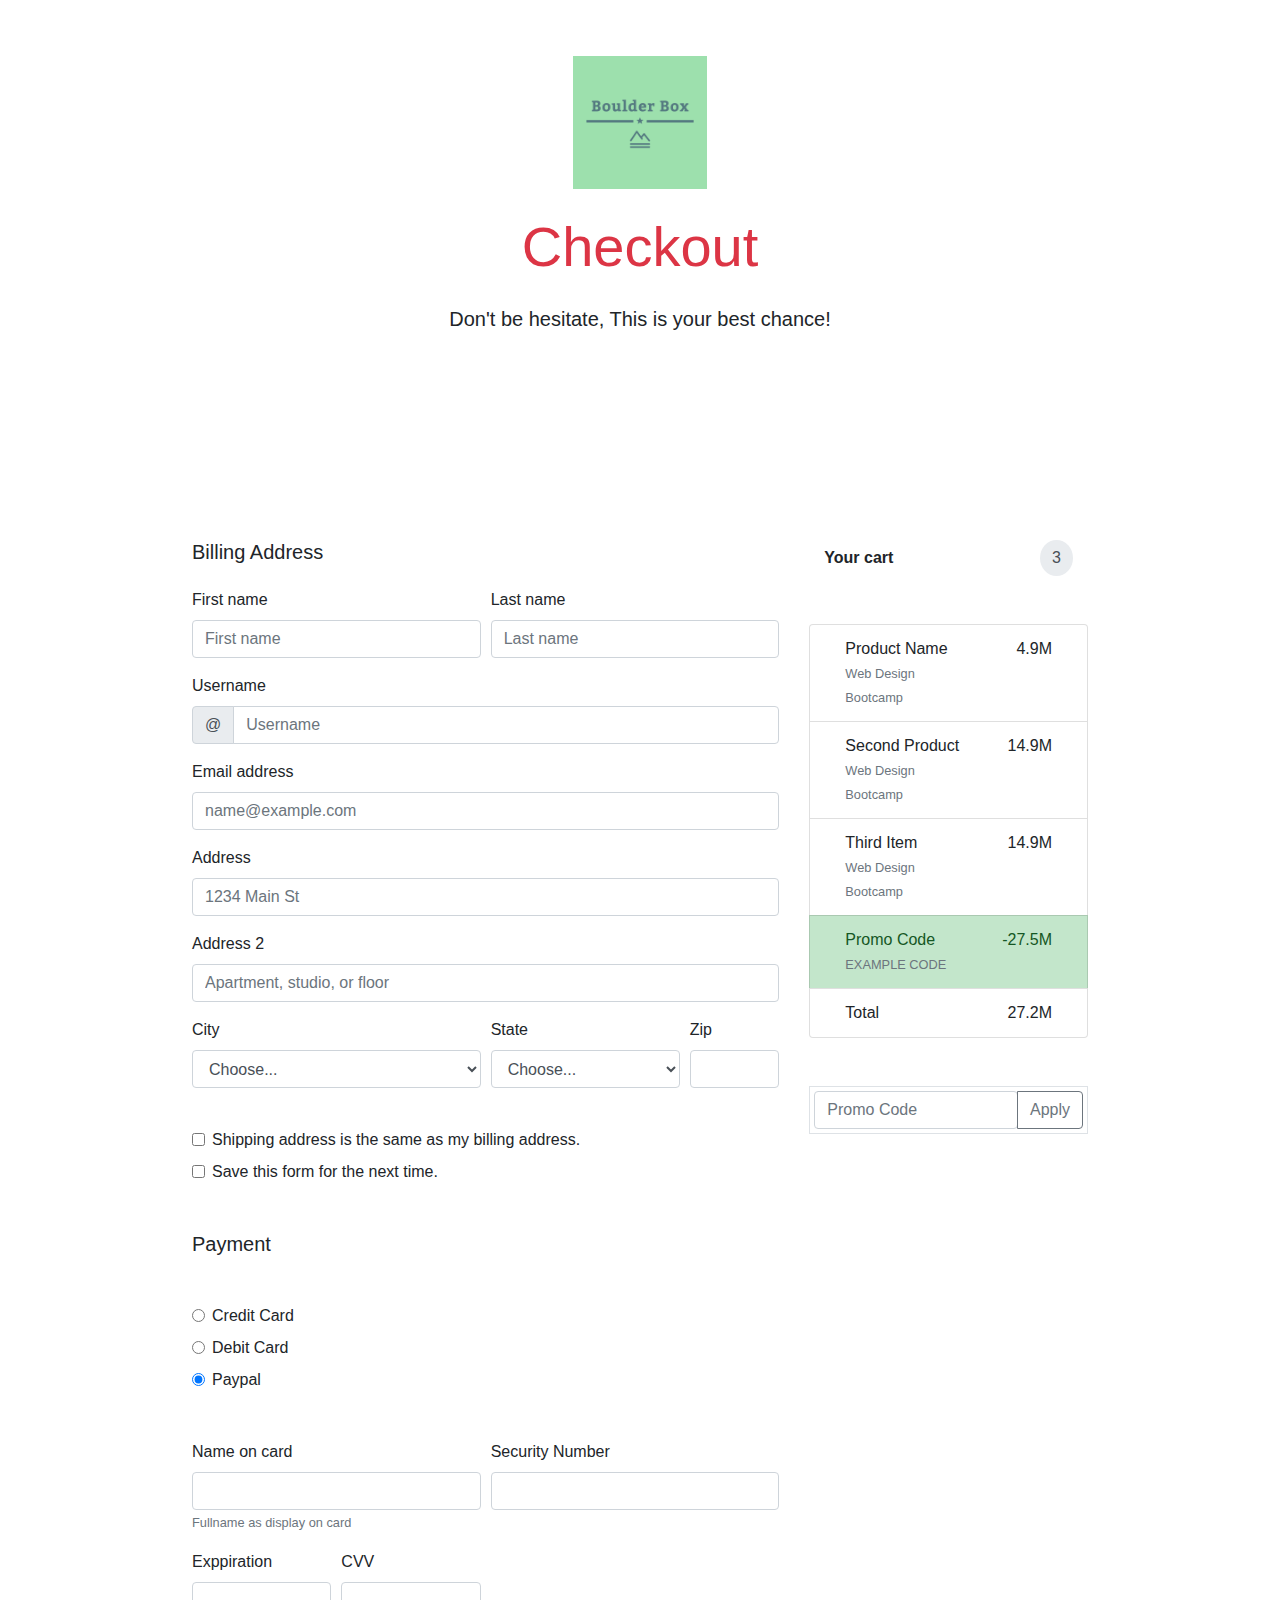
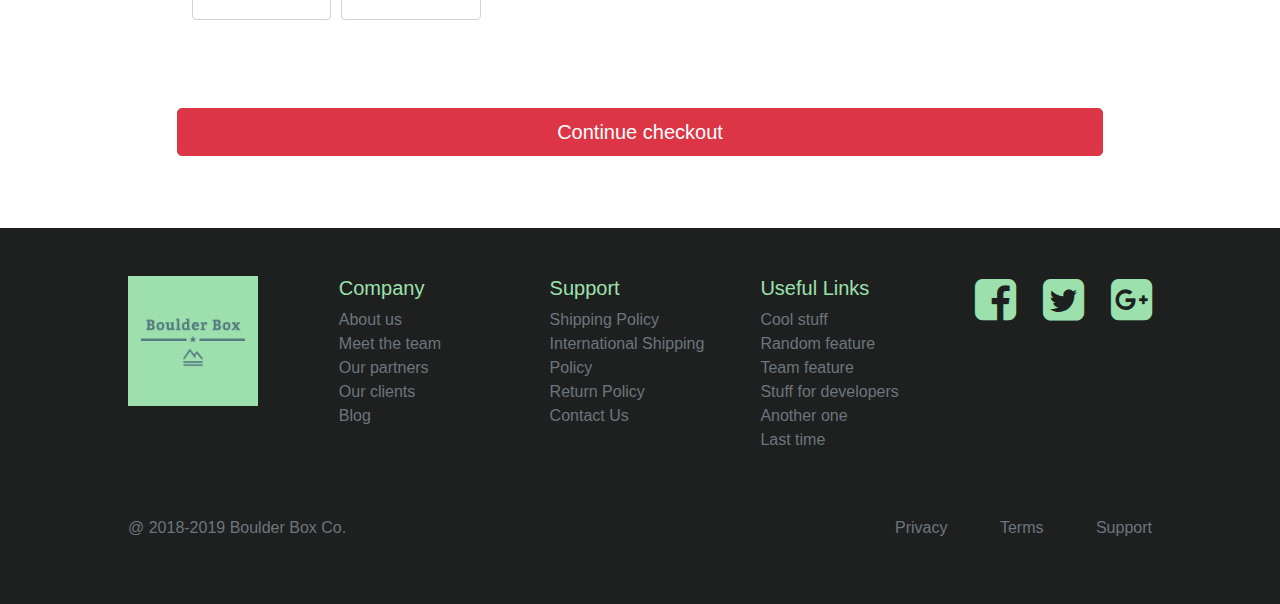
==== checkout.html @ 2bc14eef "First commit a complete footer" ====
<!doctype html>
<html lang="en">

<head>
    <!-- Required meta tags -->
    <meta charset="utf-8">
    <meta name="viewport" content="width=device-width, initial-scale=1, shrink-to-fit=no">

    <!-- Bootstrap CSS -->
    <link rel="shortcut icon" href="img/logo/favicon.png" type="image/x-icon">
    <link rel="stylesheet" href="https://stackpath.bootstrapcdn.com/bootstrap/4.3.1/css/bootstrap.min.css"
        integrity="sha384-ggOyR0iXCbMQv3Xipma34MD+dH/1fQ784/j6cY/iJTQUOhcWr7x9JvoRxT2MZw1T" crossorigin="anonymous">
    <link rel="stylesheet" href="https://cdnjs.cloudflare.com/ajax/libs/font-awesome/4.7.0/css/font-awesome.min.css">
    <link rel="stylesheet" href="css/style.css">
    <title>Boulder Box | Checkout</title>
</head>

<body>
        <header class="container-fluid" style="height:60vh;">
                <div class="container text-center, mx-auto, mt-5, py-5 main d-flex flex-column align-items-center"
                    style="width: 100%;height: 100%;">
                    <img class="my-2 mb-4" src="img/logo/logo.png" alt="CS-logo" style="height: 30%;" />
                    <h1 class="display-4 mb-4 text-danger font-weight-normal text-center">
                        Checkout
                    </h1>
                    <p class="lead text-center" style="width:70%;">
                        Don't be hesitate, This is your best chance!
                    </p>
                </div>
            </header>

            <div class="container-fluid" style="padding:0 15%;">
                <div class="row">
                    <div class="col-sm-8">
                        <h5 class="mb-4">Billing Address</h5>
                        <form>
                            <div class="form-row">
                                <div class="form-group col-md-6">
                                    <label for="exampleFormControlInput1">First name</label>
                                    <input type="text" class="form-control" placeholder="First name">
                                </div>
                                <div class="form-group col-md-6">
                                    <label for="exampleFormControlInput1">Last name</label>
                                    <input type="text" class="form-control" placeholder="Last name">
                                </div>
                            </div>
                            <div class="form-group">
                                <label for="exampleFormControlInput1">Username</label>
                                <div class="input-group mb-2">
                                    <div class="input-group-prepend">
                                        <div class="input-group-text">@</div>
                                    </div>
                                    <input type="text" class="form-control" id="inlineFormInputGroup" placeholder="Username">
                                </div>
                            </div>
                            <div class="form-group">
                                <label for="exampleFormControlInput1">Email address</label>
                                <input type="email" class="form-control" id="exampleFormControlInput1"
                                    placeholder="name@example.com">
                            </div>
                            <div class="form-group">
                                <label for="inputAddress">Address</label>
                                <input type="text" class="form-control" id="inputAddress" placeholder="1234 Main St">
                            </div>
                            <div class="form-group">
                                <label for="inputAddress2">Address 2</label>
                                <input type="text" class="form-control" id="inputAddress2"
                                    placeholder="Apartment, studio, or floor">
                            </div>
                            <div class="form-row">
                                <div class="form-group col-md-6">
                                    <label for="inputCity">City</label>
                                    <select id="inputState" class="form-control">
                                        <option selected>Choose...</option>
                                        <option>New York City</option>
                                        <option>Los Angeles</option>
                                        <option>Chicago</option>
                                        <option>Houston</option>
                                        <option>Phoenix</option>
                                        <option>Philadelphia</option>
                                        <option>San Antonio</option>
                                        <option>San Diego</option>
                                        <option>Dallas</option>
                                        <option>San Jose</option>
                                        <option>Others</option>
                                    </select>
                                </div>
                                <div class="form-group col-md-4">
                                    <label for="inputState">State</label>
                                    <select id="inputState" class="form-control">
                                        <option selected>Choose...</option>
                                        <option value="#">NY</option>
                                        <option value="#">CA</option>
                                        <option value="#">IL</option>
                                        <option value="#">TX</option>
                                        <option value="#">AZ</option>
                                        <option value="#">PA</option>
                                        <option value="#">TX</option>
                                        <option value="#">CA</option>
                                        <option value="#">TX</option>
                                        <option value="#">CA</option>
                                        <option value="#">Others</option>
                                    </select>
                                </div>
                                <div class="form-group col-md-2">
                                    <label for="inputZip">Zip</label>
                                    <input type="text" class="form-control" id="inputZip">
                                </div>
                            </div>
                            <div class="form-group my-4">
                                <div class="form-check my-2">
                                    <input class="form-check-input" type="checkbox" id="gridCheck1">
                                    <label class="form-check-label" for="gridCheck1">
                                        Shipping address is the same as my billing address.
                                    </label>
                                </div>
                                <div class="form-check my-2">
                                    <input class="form-check-input" type="checkbox" id="gridCheck1">
                                    <label class="form-check-label" for="gridCheck1">
                                        Save this form for the next time.
                                    </label>
                                </div>
                            </div>
                            <h5 class="my-5">Payment</h5>
                            <div class="form-group my-4">
                                <div class="form-check my-2">
                                    <input class="form-check-input" type="radio" name="gridRadios" id="gridRadios1"
                                        value="option1" checked>
                                    <label class="form-check-label" for="gridRadios1">
                                        Credit Card
                                    </label>
                                </div>
                                <div class="form-check my-2">
                                    <input class="form-check-input" type="radio" name="gridRadios" id="gridRadios1"
                                        value="option1" checked>
                                    <label class="form-check-label" for="gridRadios1">
                                        Debit Card
                                    </label>
                                </div>
                                <div class="form-check my-2">
                                    <input class="form-check-input" type="radio" name="gridRadios" id="gridRadios1"
                                        value="option1" checked>
                                    <label class="form-check-label" for="gridRadios1">
                                        Paypal
                                    </label>
                                </div>
                            </div>
                            <div class="form-row mt-5">
                                <div class="form-group col-md-6">
                                    <label for="exampleFormControlInput1">Name on card</label>
                                    <input type="text" class="form-control">
                                    <small id="passwordHelpInline" class="text-muted">
                                        Fullname as display on card
                                    </small>
                                </div>
                                <div class="form-group col-md-6">
                                    <label for="exampleFormControlInput1">Security Number</label>
                                    <input type="text" class="form-control">
                                </div>
                            </div>
                            <div class="form-row mb-5">
                                <div class="col-md-6">
                                    <div class="form-row">
                                        <div class="form-group col-md-6">
                                            <label for="exampleFormControlInput1">Exppiration</label>
                                            <input type="text" class="form-control">
                                        </div>
                                        <div class="form-group col-md-6">
                                            <label for="exampleFormControlInput1">CVV</label>
                                            <input type="text" class="form-control">
                                        </div>
                                    </div>
                                </div>
                                <div class="col-md-6">
        
                                </div>
                            </div>
                        </form>
                    </div>
                    <div class="col-sm-4">
                        <div class="row-md  d-flex mb-5">
                            <div class="col-8 d-flex align-items-center">
                                <strong>Your cart</strong>
                                
                            </div>
                            <div class="col-4 d-flex justify-content-end">
                                <span class="input-group-text border-0 rounded-circle">3</span>
                            </div>
                        </div>
                        <div class="row-md my-5">
                            <ul class="list-group">
                                <li class="list-group-item col-md">
                                        <div class="row-md d-flex">
                                            <div class="col-sm-8">
                                                Product Name<br>
                                                <small class="text-muted m-p-0">
                                                    Web Design Bootcamp
                                                </small>
                                            </div>
                                            <div class="col-sm-4 d-flex justify-content-end">
                                                4.9M
                                            </div>
                                        </div>
                                        </li>
                                <li class="list-group-item col-md"><div class="row-md d-flex">
                                        <div class="col-sm-8">
                                            Second Product<br>
                                            <small class="text-muted m-p-0">
                                                Web Design Bootcamp
                                            </small>
                                        </div>
                                        <div class="col-sm-4 d-flex justify-content-end">
                                            14.9M
                                        </div>
                                    </div>
                                </li>
                                <li class="list-group-item col-md"><div class="row-md d-flex">
                                        <div class="col-sm-8">
                                            Third Item<br>
                                            <small class="text-muted m-p-0">
                                                Web Design Bootcamp
                                            </small>
                                        </div>
                                        <div class="col-sm-4 d-flex justify-content-end">
                                            14.9M
                                        </div>
                                    </div>
                                </li>
                                <li class="list-group-item list-group-item-action list-group-item-success col-md"><div class="row-md d-flex">
                                        <div class="col-sm-8">
                                            Promo Code<br>
                                            <small class="text-muted m-p-0">
                                                EXAMPLE CODE
                                            </small>
                                        </div>
                                        <div class="col-sm-4 d-flex justify-content-end">
                                            -27.5M
                                        </div>
                                    </div>
                                </li>
                                <li class="list-group-item col-md"><div class="row-md d-flex">
                                        <div class="col-sm-8">
                                            Total
                                        </div>
                                        <div class="col-sm-4 d-flex justify-content-end">
                                            27.2M
                                        </div>
                                    </div>
                                </li>
                            </ul>
                        </div>
                        <div class="row-md mt-5">
                            <div class="input-group border p-1 d-flex flex-nowrap">
                                <div class="input-group-prepend col-ms mx-0 px-0">
                                    <input type="text" class="form-control" aria-label="Promocode" placeholder="Promo Code">
                                </div>
                                <div class="input-group-append">
                                    <button class="btn btn-outline-secondary" type="button"
                                        id="inputGroupFileAddon03">Apply</button>
                                </div>
                            </div>
                        </div>
                    </div>
                </div>
                <div class="row my-4">
                    <button type="submit" class="btn btn-lg btn-danger btn-block mb-5">Continue checkout</button>
                </div>
            </div>
    <footer class="footer d-flex justify-content-center">
        <div class="container-fluid pt-5 mb-5">
            <div class="row d-flex justify-content-md-between mb-3">
                <div class="col-12 col-md">
                    <img class="mb-2" src="img/logo/logo.png" alt="" width="130" height="auto">
                </div>
                <div class="col-6 col-md">
                    <h5 class="footer-h5">Company</h5>
                    <ul class="list-unstyled text-small">
                        <li><a class="text-muted" href="#">About us</a></li>
                        <li><a class="text-muted" href="#">Meet the team</a></li>
                        <li><a class="text-muted" href="#">Our partners</a></li>
                        <li><a class="text-muted" href="#">Our clients</a></li>
                        <li><a class="text-muted" href="#">Blog</a></li>
                    </ul>
                </div>
                <div class="col-6 col-md">
                    <h5 class="footer-h5">Support</h5>
                    <ul class="list-unstyled text-small">
                        <li><a class="text-muted" href="#">Shipping Policy</a></li>
                        <li><a class="text-muted" href="#">International Shipping Policy</a></li>
                        <li><a class="text-muted" href="#">Return Policy</a></li>
                        <li><a class="text-muted" href="#">Contact Us</a></li>
                    </ul>
                </div>
                <div class="col-6 col-md">
                    <h5 class="footer-h5">Useful Links</h5>
                    <ul class="list-unstyled text-small">
                        <li><a class="text-muted" href="#">Cool stuff</a></li>
                        <li><a class="text-muted" href="#">Random feature</a></li>
                        <li><a class="text-muted" href="#">Team feature</a></li>
                        <li><a class="text-muted" href="#">Stuff for developers</a></li>
                        <li><a class="text-muted" href="#">Another one</a></li>
                        <li><a class="text-muted" href="#">Last time</a></li>
                    </ul>
                </div>
                <div class="col-6 col-md d-flex justify-content-end social-af">
                    <a href="#">
                        <i class="fa fa-facebook-square fa-3x" aria-hidden="true"></i>
                    </a>
                    <a href="#">
                        <i class="fa fa-twitter-square fa-3x" aria-hidden="true"></i>
                    </a>
                    <a href="#">
                        <i class="fa fa-google-plus-square fa-3x" aria-hidden="true"></i>
                    </a>
                </div>
            </div>
            <div class="row mt-5">
                <div class="col-sm-4 text-muted">
                    <p class="container-fluid text-left pl-0">@ 2018-2019 Boulder Box Co.</p>
                </div>

                <div class="col-sm-8 text-muted text-right">
                    <ul class="list-unstyled list-inline">
                        <li class="list-inline-item mr-5"><a class="text-muted" href="#">Privacy</a></li>
                        <li class="list-inline-item mr-5"><a class="text-muted" href="#">Terms</a></li>
                        <li class="list-inline-item"><a class="text-muted" href="#">Support</a></li>
                    </ul>
                </div>
            </div>
        </div>
    </footer>

    <!-- Optional JavaScript -->
    <!-- jQuery first, then Popper.js, then Bootstrap JS -->
    <script src="https://code.jquery.com/jquery-3.3.1.slim.min.js"
        integrity="sha384-q8i/X+965DzO0rT7abK41JStQIAqVgRVzpbzo5smXKp4YfRvH+8abtTE1Pi6jizo" crossorigin="anonymous">
    </script>
    <script src="https://cdnjs.cloudflare.com/ajax/libs/popper.js/1.14.7/umd/popper.min.js"
        integrity="sha384-UO2eT0CpHqdSJQ6hJty5KVphtPhzWj9WO1clHTMGa3JDZwrnQq4sF86dIHNDz0W1" crossorigin="anonymous">
    </script>
    <script src="https://stackpath.bootstrapcdn.com/bootstrap/4.3.1/js/bootstrap.min.js"
        integrity="sha384-JjSmVgyd0p3pXB1rRibZUAYoIIy6OrQ6VrjIEaFf/nJGzIxFDsf4x0xIM+B07jRM" crossorigin="anonymous">
    </script>
</body>

</html>
---- css/style.css ----
.social-af > i {
    color:#9ce1ad;
}

.social-af :nth-child(1){
    margin-right:15%;
}

.social-af :nth-child(2){
    margin-right:15%;
}

footer > .container-fluid {
    padding:0 10%;
}

.footer-h5 {
    color:#9ce1ad;
}

a:hover {
    text-decoration: none;
    color: #649971 !important;
}

a {
    text-decoration:none;
    color: #9ce1ad;
}

footer {
    background-color: #1e201f;
}
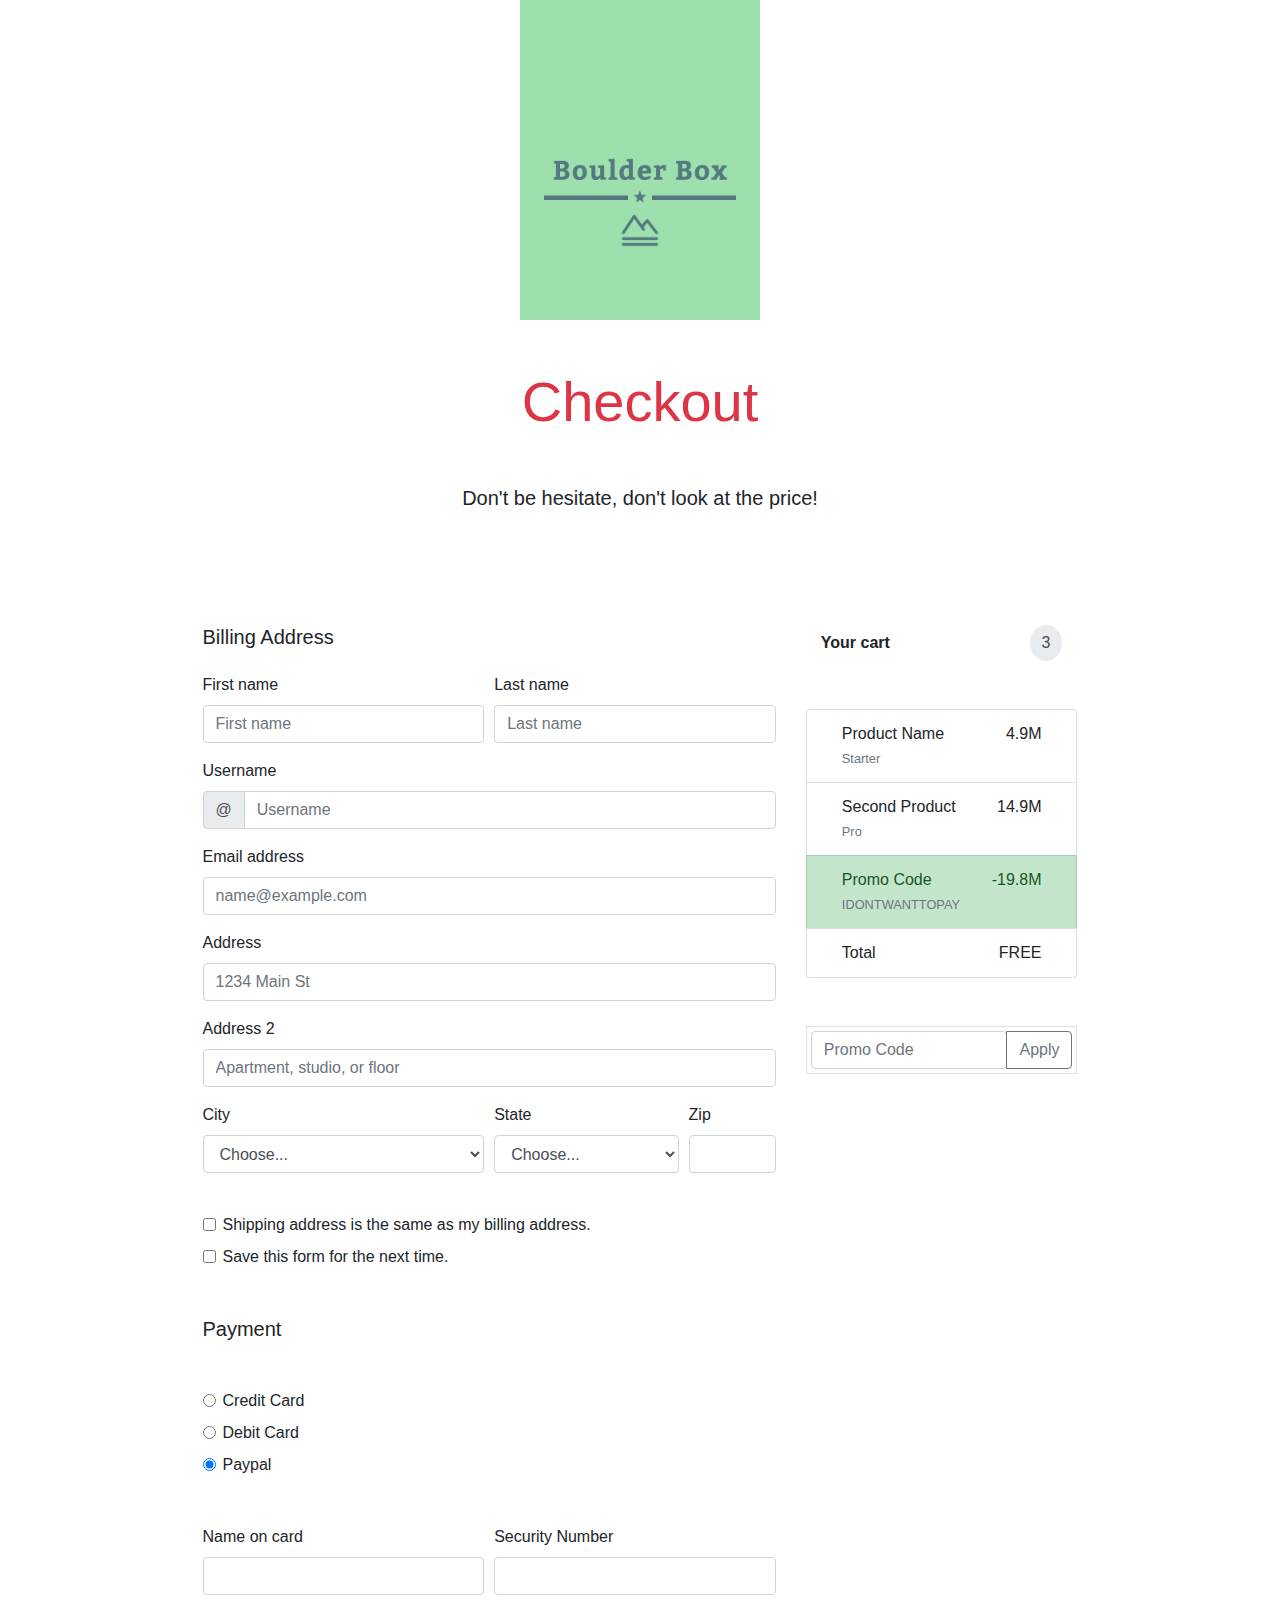
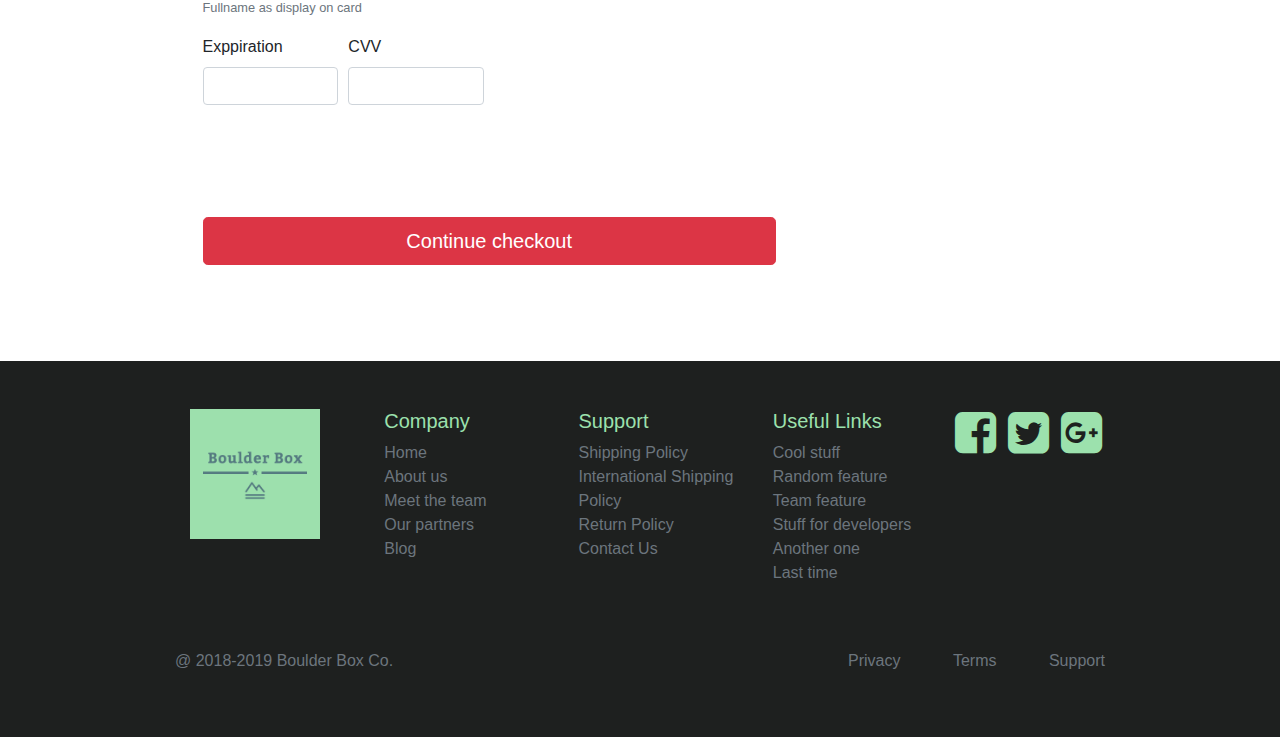
==== commit 5f1301a4: "first commit" ====
--- a/checkout.html
+++ b/checkout.html
@@ -16,269 +16,263 @@
 </head>
 
 <body>
-        <header class="container-fluid" style="height:60vh;">
-                <div class="container text-center, mx-auto, mt-5, py-5 main d-flex flex-column align-items-center"
-                    style="width: 100%;height: 100%;">
-                    <img class="my-2 mb-4" src="img/logo/logo.png" alt="CS-logo" style="height: 30%;" />
-                    <h1 class="display-4 mb-4 text-danger font-weight-normal text-center">
-                        Checkout
-                    </h1>
-                    <p class="lead text-center" style="width:70%;">
-                        Don't be hesitate, This is your best chance!
-                    </p>
-                </div>
-            </header>
-
-            <div class="container-fluid" style="padding:0 15%;">
-                <div class="row">
-                    <div class="col-sm-8">
-                        <h5 class="mb-4">Billing Address</h5>
-                        <form>
-                            <div class="form-row">
-                                <div class="form-group col-md-6">
-                                    <label for="exampleFormControlInput1">First name</label>
-                                    <input type="text" class="form-control" placeholder="First name">
-                                </div>
-                                <div class="form-group col-md-6">
-                                    <label for="exampleFormControlInput1">Last name</label>
-                                    <input type="text" class="form-control" placeholder="Last name">
-                                </div>
-                            </div>
-                            <div class="form-group">
-                                <label for="exampleFormControlInput1">Username</label>
-                                <div class="input-group mb-2">
-                                    <div class="input-group-prepend">
-                                        <div class="input-group-text">@</div>
-                                    </div>
-                                    <input type="text" class="form-control" id="inlineFormInputGroup" placeholder="Username">
-                                </div>
-                            </div>
-                            <div class="form-group">
-                                <label for="exampleFormControlInput1">Email address</label>
-                                <input type="email" class="form-control" id="exampleFormControlInput1"
-                                    placeholder="name@example.com">
-                            </div>
-                            <div class="form-group">
-                                <label for="inputAddress">Address</label>
-                                <input type="text" class="form-control" id="inputAddress" placeholder="1234 Main St">
-                            </div>
-                            <div class="form-group">
-                                <label for="inputAddress2">Address 2</label>
-                                <input type="text" class="form-control" id="inputAddress2"
-                                    placeholder="Apartment, studio, or floor">
-                            </div>
-                            <div class="form-row">
-                                <div class="form-group col-md-6">
-                                    <label for="inputCity">City</label>
-                                    <select id="inputState" class="form-control">
-                                        <option selected>Choose...</option>
-                                        <option>New York City</option>
-                                        <option>Los Angeles</option>
-                                        <option>Chicago</option>
-                                        <option>Houston</option>
-                                        <option>Phoenix</option>
-                                        <option>Philadelphia</option>
-                                        <option>San Antonio</option>
-                                        <option>San Diego</option>
-                                        <option>Dallas</option>
-                                        <option>San Jose</option>
-                                        <option>Others</option>
-                                    </select>
-                                </div>
-                                <div class="form-group col-md-4">
-                                    <label for="inputState">State</label>
-                                    <select id="inputState" class="form-control">
-                                        <option selected>Choose...</option>
-                                        <option value="#">NY</option>
-                                        <option value="#">CA</option>
-                                        <option value="#">IL</option>
-                                        <option value="#">TX</option>
-                                        <option value="#">AZ</option>
-                                        <option value="#">PA</option>
-                                        <option value="#">TX</option>
-                                        <option value="#">CA</option>
-                                        <option value="#">TX</option>
-                                        <option value="#">CA</option>
-                                        <option value="#">Others</option>
-                                    </select>
-                                </div>
-                                <div class="form-group col-md-2">
-                                    <label for="inputZip">Zip</label>
-                                    <input type="text" class="form-control" id="inputZip">
-                                </div>
-                            </div>
-                            <div class="form-group my-4">
-                                <div class="form-check my-2">
-                                    <input class="form-check-input" type="checkbox" id="gridCheck1">
-                                    <label class="form-check-label" for="gridCheck1">
-                                        Shipping address is the same as my billing address.
-                                    </label>
-                                </div>
-                                <div class="form-check my-2">
-                                    <input class="form-check-input" type="checkbox" id="gridCheck1">
-                                    <label class="form-check-label" for="gridCheck1">
-                                        Save this form for the next time.
-                                    </label>
-                                </div>
-                            </div>
-                            <h5 class="my-5">Payment</h5>
-                            <div class="form-group my-4">
-                                <div class="form-check my-2">
-                                    <input class="form-check-input" type="radio" name="gridRadios" id="gridRadios1"
-                                        value="option1" checked>
-                                    <label class="form-check-label" for="gridRadios1">
-                                        Credit Card
-                                    </label>
-                                </div>
-                                <div class="form-check my-2">
-                                    <input class="form-check-input" type="radio" name="gridRadios" id="gridRadios1"
-                                        value="option1" checked>
-                                    <label class="form-check-label" for="gridRadios1">
-                                        Debit Card
-                                    </label>
-                                </div>
-                                <div class="form-check my-2">
-                                    <input class="form-check-input" type="radio" name="gridRadios" id="gridRadios1"
-                                        value="option1" checked>
-                                    <label class="form-check-label" for="gridRadios1">
-                                        Paypal
-                                    </label>
-                                </div>
-                            </div>
-                            <div class="form-row mt-5">
-                                <div class="form-group col-md-6">
-                                    <label for="exampleFormControlInput1">Name on card</label>
-                                    <input type="text" class="form-control">
-                                    <small id="passwordHelpInline" class="text-muted">
-                                        Fullname as display on card
-                                    </small>
-                                </div>
-                                <div class="form-group col-md-6">
-                                    <label for="exampleFormControlInput1">Security Number</label>
-                                    <input type="text" class="form-control">
-                                </div>
-                            </div>
-                            <div class="form-row mb-5">
-                                <div class="col-md-6">
-                                    <div class="form-row">
-                                        <div class="form-group col-md-6">
-                                            <label for="exampleFormControlInput1">Exppiration</label>
-                                            <input type="text" class="form-control">
-                                        </div>
-                                        <div class="form-group col-md-6">
-                                            <label for="exampleFormControlInput1">CVV</label>
-                                            <input type="text" class="form-control">
-                                        </div>
-                                    </div>
-                                </div>
-                                <div class="col-md-6">
-        
-                                </div>
-                            </div>
-                        </form>
+    <header class="container-fluid mx-my-auto pt-pb-0 header-checkout">
+        <div class="container text-center mt-0, pb-5 d-flex flex-column align-items-center justify-content-start">
+            <img class="mb-5 main-logo" src="img/logo/logo.png" alt="Boulder-Box-Logo" />
+            <h1 class="display-4 mb-5 text-danger font-weight-normal text-center">
+                Checkout
+            </h1>
+            <p class="lead text-center" style="width:100%;">
+                Don't be hesitate, don't look at the price!
+            </p>
+        </div>
+    </header>
+
+    <section class="container-fluid mt-0 pt-0">
+        <div class="container-fluid checkout-main-section" style="padding:0 15%;">
+            <div class="row">
+                <div class="col-sm-8">
+                    <h5 class="mb-4">Billing Address</h5>
+                    <form>
+                        <div class="form-row">
+                            <div class="form-group col-md-6">
+                                <label for="exampleFormControlInput1">First name</label>
+                                <input type="text" class="form-control" placeholder="First name">
+                            </div>
+                            <div class="form-group col-md-6">
+                                <label for="exampleFormControlInput1">Last name</label>
+                                <input type="text" class="form-control" placeholder="Last name">
+                            </div>
+                        </div>
+                        <div class="form-group">
+                            <label for="exampleFormControlInput1">Username</label>
+                            <div class="input-group mb-2">
+                                <div class="input-group-prepend">
+                                    <div class="input-group-text">@</div>
+                                </div>
+                                <input type="text" class="form-control" id="inlineFormInputGroup"
+                                    placeholder="Username">
+                            </div>
+                        </div>
+                        <div class="form-group">
+                            <label for="exampleFormControlInput1">Email address</label>
+                            <input type="email" class="form-control" id="exampleFormControlInput1"
+                                placeholder="name@example.com">
+                        </div>
+                        <div class="form-group">
+                            <label for="inputAddress">Address</label>
+                            <input type="text" class="form-control" id="inputAddress" placeholder="1234 Main St">
+                        </div>
+                        <div class="form-group">
+                            <label for="inputAddress2">Address 2</label>
+                            <input type="text" class="form-control" id="inputAddress2"
+                                placeholder="Apartment, studio, or floor">
+                        </div>
+                        <div class="form-row">
+                            <div class="form-group col-md-6">
+                                <label for="inputCity">City</label>
+                                <select id="inputState" class="form-control">
+                                    <option selected>Choose...</option>
+                                    <option>New York City</option>
+                                    <option>Los Angeles</option>
+                                    <option>Chicago</option>
+                                    <option>Houston</option>
+                                    <option>Phoenix</option>
+                                    <option>Philadelphia</option>
+                                    <option>San Antonio</option>
+                                    <option>San Diego</option>
+                                    <option>Dallas</option>
+                                    <option>San Jose</option>
+                                    <option>Others</option>
+                                </select>
+                            </div>
+                            <div class="form-group col-md-4">
+                                <label for="inputState">State</label>
+                                <select id="inputState" class="form-control">
+                                    <option selected>Choose...</option>
+                                    <option value="#">NY</option>
+                                    <option value="#">CA</option>
+                                    <option value="#">IL</option>
+                                    <option value="#">TX</option>
+                                    <option value="#">AZ</option>
+                                    <option value="#">PA</option>
+                                    <option value="#">TX</option>
+                                    <option value="#">CA</option>
+                                    <option value="#">TX</option>
+                                    <option value="#">CA</option>
+                                    <option value="#">Others</option>
+                                </select>
+                            </div>
+                            <div class="form-group col-md-2">
+                                <label for="inputZip">Zip</label>
+                                <input type="text" class="form-control" id="inputZip">
+                            </div>
+                        </div>
+                        <div class="form-group my-4">
+                            <div class="form-check my-2">
+                                <input class="form-check-input" type="checkbox" id="gridCheck1">
+                                <label class="form-check-label" for="gridCheck1">
+                                    Shipping address is the same as my billing address.
+                                </label>
+                            </div>
+                            <div class="form-check my-2">
+                                <input class="form-check-input" type="checkbox" id="gridCheck1">
+                                <label class="form-check-label" for="gridCheck1">
+                                    Save this form for the next time.
+                                </label>
+                            </div>
+                        </div>
+                        <h5 class="my-5">Payment</h5>
+                        <div class="form-group my-4">
+                            <div class="form-check my-2">
+                                <input class="form-check-input" type="radio" name="gridRadios" id="gridRadios1"
+                                    value="option1" checked>
+                                <label class="form-check-label" for="gridRadios1">
+                                    Credit Card
+                                </label>
+                            </div>
+                            <div class="form-check my-2">
+                                <input class="form-check-input" type="radio" name="gridRadios" id="gridRadios1"
+                                    value="option1" checked>
+                                <label class="form-check-label" for="gridRadios1">
+                                    Debit Card
+                                </label>
+                            </div>
+                            <div class="form-check my-2">
+                                <input class="form-check-input" type="radio" name="gridRadios" id="gridRadios1"
+                                    value="option1" checked>
+                                <label class="form-check-label" for="gridRadios1">
+                                    Paypal
+                                </label>
+                            </div>
+                        </div>
+                        <div class="form-row mt-5">
+                            <div class="form-group col-md-6">
+                                <label for="exampleFormControlInput1">Name on card</label>
+                                <input type="text" class="form-control">
+                                <small id="passwordHelpInline" class="text-muted">
+                                    Fullname as display on card
+                                </small>
+                            </div>
+                            <div class="form-group col-md-6">
+                                <label for="exampleFormControlInput1">Security Number</label>
+                                <input type="text" class="form-control">
+                            </div>
+                        </div>
+                        <div class="form-row mb-5">
+                            <div class="col-md-6">
+                                <div class="form-row">
+                                    <div class="form-group col-md-6">
+                                        <label for="exampleFormControlInput1">Exppiration</label>
+                                        <input type="text" class="form-control">
+                                    </div>
+                                    <div class="form-group col-md-6">
+                                        <label for="exampleFormControlInput1">CVV</label>
+                                        <input type="text" class="form-control">
+                                    </div>
+                                </div>
+                            </div>
+                            <div class="col-md-6"></div>
+                        </div>
+                    </form>
+                </div>
+                <div class="col-sm-4">
+                    <div class="row-md  d-flex mb-5">
+                        <div class="col-8 d-flex align-items-center">
+                            <strong>Your cart</strong>
+                        </div>
+                        <div class="col-4 d-flex justify-content-end">
+                            <span class="input-group-text border-0 rounded-circle">3</span>
+                        </div>
                     </div>
-                    <div class="col-sm-4">
-                        <div class="row-md  d-flex mb-5">
-                            <div class="col-8 d-flex align-items-center">
-                                <strong>Your cart</strong>
-                                
-                            </div>
-                            <div class="col-4 d-flex justify-content-end">
-                                <span class="input-group-text border-0 rounded-circle">3</span>
-                            </div>
-                        </div>
-                        <div class="row-md my-5">
-                            <ul class="list-group">
-                                <li class="list-group-item col-md">
-                                        <div class="row-md d-flex">
-                                            <div class="col-sm-8">
-                                                Product Name<br>
-                                                <small class="text-muted m-p-0">
-                                                    Web Design Bootcamp
-                                                </small>
-                                            </div>
-                                            <div class="col-sm-4 d-flex justify-content-end">
-                                                4.9M
-                                            </div>
-                                        </div>
-                                        </li>
-                                <li class="list-group-item col-md"><div class="row-md d-flex">
-                                        <div class="col-sm-8">
-                                            Second Product<br>
-                                            <small class="text-muted m-p-0">
-                                                Web Design Bootcamp
-                                            </small>
-                                        </div>
-                                        <div class="col-sm-4 d-flex justify-content-end">
-                                            14.9M
-                                        </div>
-                                    </div>
-                                </li>
-                                <li class="list-group-item col-md"><div class="row-md d-flex">
-                                        <div class="col-sm-8">
-                                            Third Item<br>
-                                            <small class="text-muted m-p-0">
-                                                Web Design Bootcamp
-                                            </small>
-                                        </div>
-                                        <div class="col-sm-4 d-flex justify-content-end">
-                                            14.9M
-                                        </div>
-                                    </div>
-                                </li>
-                                <li class="list-group-item list-group-item-action list-group-item-success col-md"><div class="row-md d-flex">
-                                        <div class="col-sm-8">
-                                            Promo Code<br>
-                                            <small class="text-muted m-p-0">
-                                                EXAMPLE CODE
-                                            </small>
-                                        </div>
-                                        <div class="col-sm-4 d-flex justify-content-end">
-                                            -27.5M
-                                        </div>
-                                    </div>
-                                </li>
-                                <li class="list-group-item col-md"><div class="row-md d-flex">
-                                        <div class="col-sm-8">
-                                            Total
-                                        </div>
-                                        <div class="col-sm-4 d-flex justify-content-end">
-                                            27.2M
-                                        </div>
-                                    </div>
-                                </li>
-                            </ul>
-                        </div>
-                        <div class="row-md mt-5">
-                            <div class="input-group border p-1 d-flex flex-nowrap">
-                                <div class="input-group-prepend col-ms mx-0 px-0">
-                                    <input type="text" class="form-control" aria-label="Promocode" placeholder="Promo Code">
-                                </div>
-                                <div class="input-group-append">
-                                    <button class="btn btn-outline-secondary" type="button"
-                                        id="inputGroupFileAddon03">Apply</button>
-                                </div>
-                            </div>
-                        </div>
+                    <div class="row-md my-5">
+                        <ul class="list-group">
+                            <li class="list-group-item col-md">
+                                <div class="row-md d-flex">
+                                    <div class="col-sm-8">
+                                        Product Name<br>
+                                        <small class="text-muted m-p-0">
+                                            Starter
+                                        </small>
+                                    </div>
+                                    <div class="col-sm-4 d-flex justify-content-end">
+                                        4.9M
+                                    </div>
+                                </div>
+                            </li>
+                            <li class="list-group-item col-md">
+                                <div class="row-md d-flex">
+                                    <div class="col-sm-8">
+                                        Second Product<br>
+                                        <small class="text-muted m-p-0">
+                                            Pro
+                                        </small>
+                                    </div>
+                                    <div class="col-sm-4 d-flex justify-content-end">
+                                        14.9M
+                                    </div>
+                                </div>
+                            </li>
+                            <li class="list-group-item list-group-item-action list-group-item-success col-md">
+                                <div class="row-md d-flex">
+                                    <div class="col-sm-8">
+                                        Promo Code<br>
+                                        <small class="text-muted m-p-0">
+                                            IDONTWANTTOPAY
+                                        </small>
+                                    </div>
+                                    <div class="col-sm-4 d-flex justify-content-end">
+                                        -19.8M
+                                    </div>
+                                </div>
+                            </li>
+                            <li class="list-group-item col-md">
+                                <div class="row-md d-flex">
+                                    <div class="col-sm-8">
+                                        Total
+                                    </div>
+                                    <div class="col-sm-4 d-flex justify-content-end">
+                                        FREE
+                                    </div>
+                                </div>
+                            </li>
+                        </ul>
                     </div>
-                </div>
-                <div class="row my-4">
+                    <div class="row-md mt-5">
+                        <div class="input-group border p-1 d-flex flex-nowrap">
+                            <div class="input-group-prepend mx-0 px-0">
+                                <input type="text" class="form-control" aria-label="Promocode" placeholder="Promo Code">
+                            </div>
+                            <div class="input-group-append">
+                                <button class="btn btn-outline-secondary" type="button"
+                                    id="inputGroupFileAddon03">Apply</button>
+                            </div>
+                        </div>
+                    </div>
+                </div>
+            </div>
+            <div class="row my-5">
+                <div class="col-lg-8">
                     <button type="submit" class="btn btn-lg btn-danger btn-block mb-5">Continue checkout</button>
                 </div>
+                <div class="col-lg-4"></div>
             </div>
+        </div>
+    </section>
+
     <footer class="footer d-flex justify-content-center">
         <div class="container-fluid pt-5 mb-5">
-            <div class="row d-flex justify-content-md-between mb-3">
+            <div class="row-md-12 d-flex justify-content-md-between mb-3">
                 <div class="col-12 col-md">
-                    <img class="mb-2" src="img/logo/logo.png" alt="" width="130" height="auto">
+                    <img class="mb-2" src="img/logo/logo.png" alt="" width="130" height="auto" />
                 </div>
                 <div class="col-6 col-md">
                     <h5 class="footer-h5">Company</h5>
                     <ul class="list-unstyled text-small">
-                        <li><a class="text-muted" href="#">About us</a></li>
+                        <li><a class="text-muted" href="index.html">Home</a></li>
+                        <li><a class="text-muted" ∏href="#">About us</a></li>
                         <li><a class="text-muted" href="#">Meet the team</a></li>
                         <li><a class="text-muted" href="#">Our partners</a></li>
-                        <li><a class="text-muted" href="#">Our clients</a></li>
                         <li><a class="text-muted" href="#">Blog</a></li>
                     </ul>
                 </div>
@@ -286,7 +280,9 @@
                     <h5 class="footer-h5">Support</h5>
                     <ul class="list-unstyled text-small">
                         <li><a class="text-muted" href="#">Shipping Policy</a></li>
-                        <li><a class="text-muted" href="#">International Shipping Policy</a></li>
+                        <li>
+                            <a class="text-muted" href="#">International Shipping Policy</a>
+                        </li>
                         <li><a class="text-muted" href="#">Return Policy</a></li>
                         <li><a class="text-muted" href="#">Contact Us</a></li>
                     </ul>
@@ -302,28 +298,38 @@
                         <li><a class="text-muted" href="#">Last time</a></li>
                     </ul>
                 </div>
-                <div class="col-6 col-md d-flex justify-content-end social-af">
-                    <a href="#">
+
+                <div class="col-6 col-md-auto d-flex justify-content-center social-af">
+                    <a class="social-btn" href="#">
                         <i class="fa fa-facebook-square fa-3x" aria-hidden="true"></i>
                     </a>
-                    <a href="#">
+                    <a class="social-btn" href="#">
                         <i class="fa fa-twitter-square fa-3x" aria-hidden="true"></i>
                     </a>
-                    <a href="#">
+                    <a class="social-btn" href="#">
                         <i class="fa fa-google-plus-square fa-3x" aria-hidden="true"></i>
                     </a>
                 </div>
             </div>
+
             <div class="row mt-5">
-                <div class="col-sm-4 text-muted">
-                    <p class="container-fluid text-left pl-0">@ 2018-2019 Boulder Box Co.</p>
-                </div>
-
-                <div class="col-sm-8 text-muted text-right">
+                <div class="col-lg-4 col-sm-12 text-muted">
+                    <p class="container-fluid text-left pl-0">
+                        @ 2018-2019 Boulder Box Co.
+                    </p>
+                </div>
+
+                <div class="col-lg-8 col-sm-12 text-muted text-md-right text-sm-center">
                     <ul class="list-unstyled list-inline">
-                        <li class="list-inline-item mr-5"><a class="text-muted" href="#">Privacy</a></li>
-                        <li class="list-inline-item mr-5"><a class="text-muted" href="#">Terms</a></li>
-                        <li class="list-inline-item"><a class="text-muted" href="#">Support</a></li>
+                        <li class="list-inline-item mr-5">
+                            <a class="text-muted" href="#">Privacy</a>
+                        </li>
+                        <li class="list-inline-item mr-5">
+                            <a class="text-muted" href="#">Terms</a>
+                        </li>
+                        <li class="list-inline-item mr-auto">
+                            <a class="text-muted" href="#">Support</a>
+                        </li>
                     </ul>
                 </div>
             </div>
--- a/css/style.css
+++ b/css/style.css
@@ -2,16 +2,32 @@
     color:#9ce1ad;
 }
 
+.header-checkout {
+    height:auto;
+    margin-bottom: 3rem;
+}
+
+.main-logo {
+    width: 15rem;
+    background-color: #9ce1ad;
+    padding-top:5rem;
+}
+
+.social-btn > i:hover {
+    transform: scale(1.3); 
+}
+
 .social-af :nth-child(1){
-    margin-right:15%;
+    margin-right:10%;
 }
 
 .social-af :nth-child(2){
-    margin-right:15%;
+    margin-right:10%;
 }
 
-footer > .container-fluid {
-    padding:0 10%;
+footer{
+ padding-left:10rem;
+ padding-right:10rem;
 }
 
 .footer-h5 {
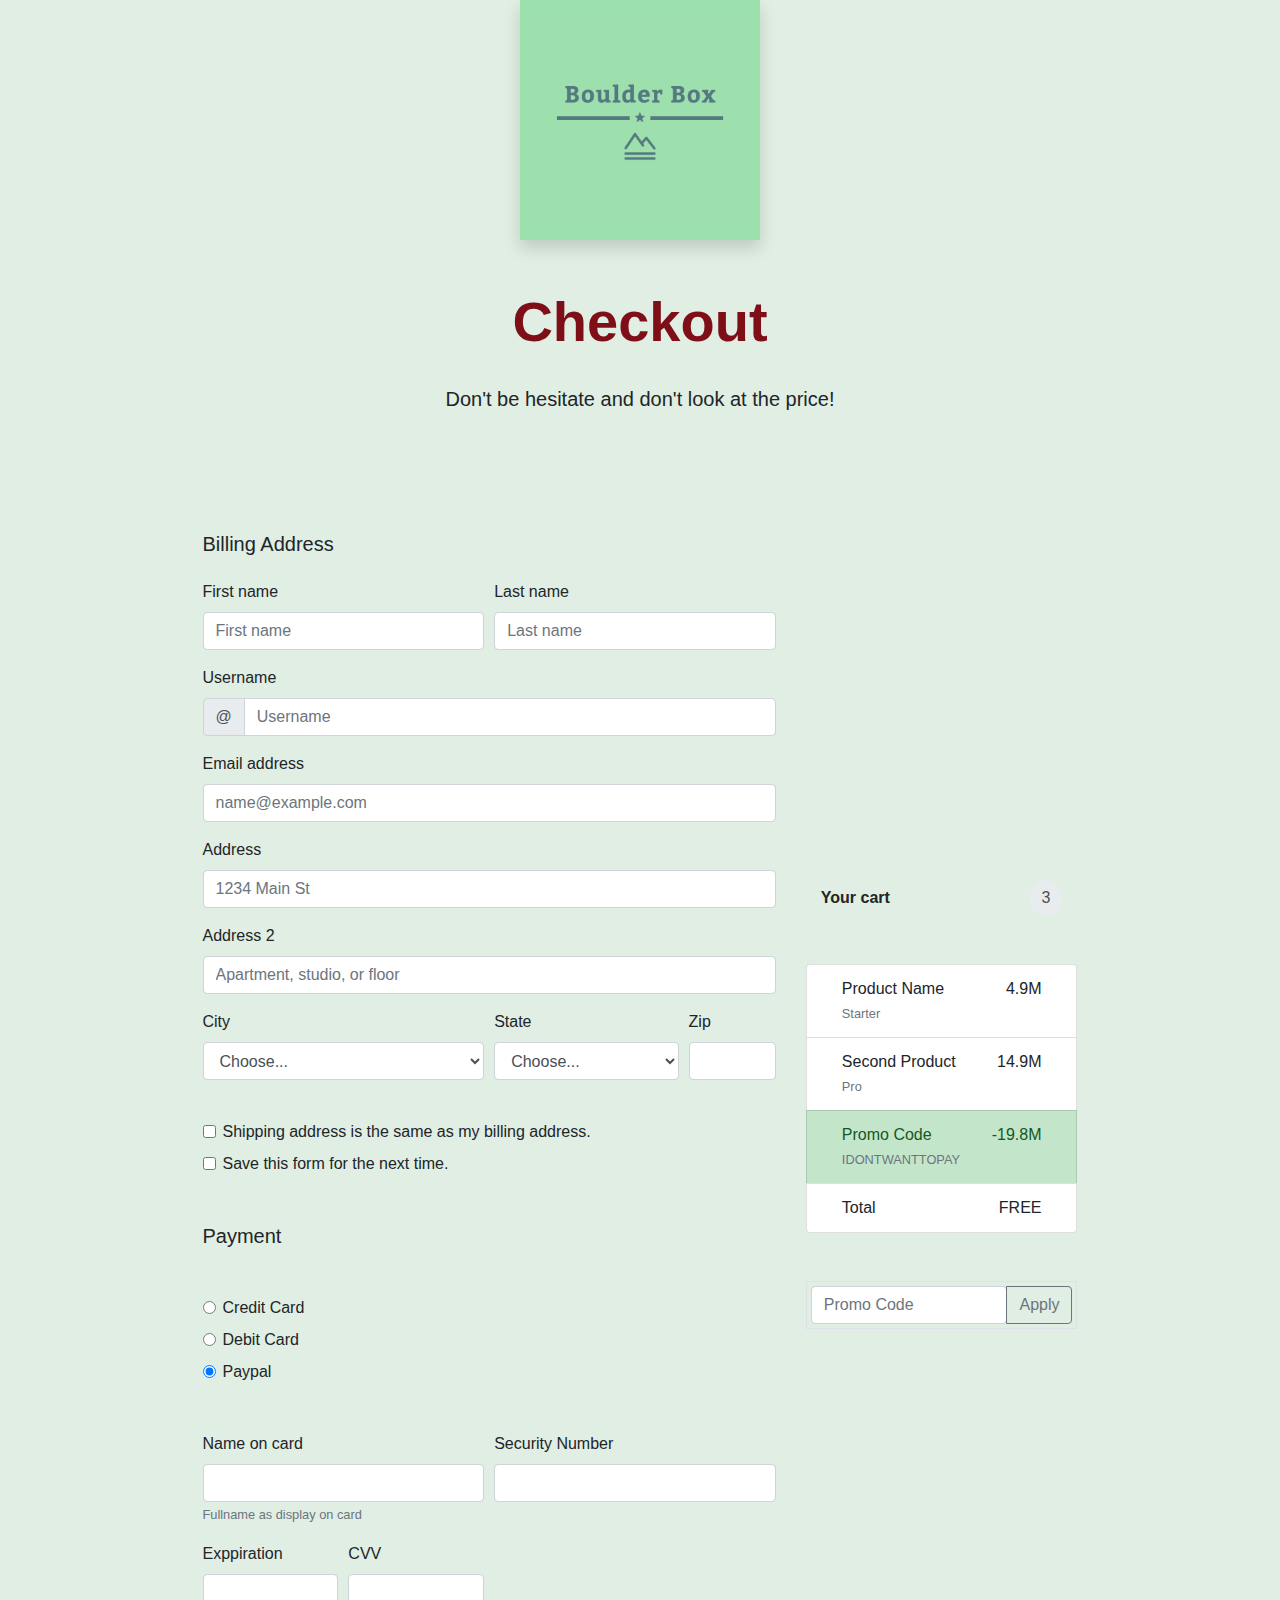
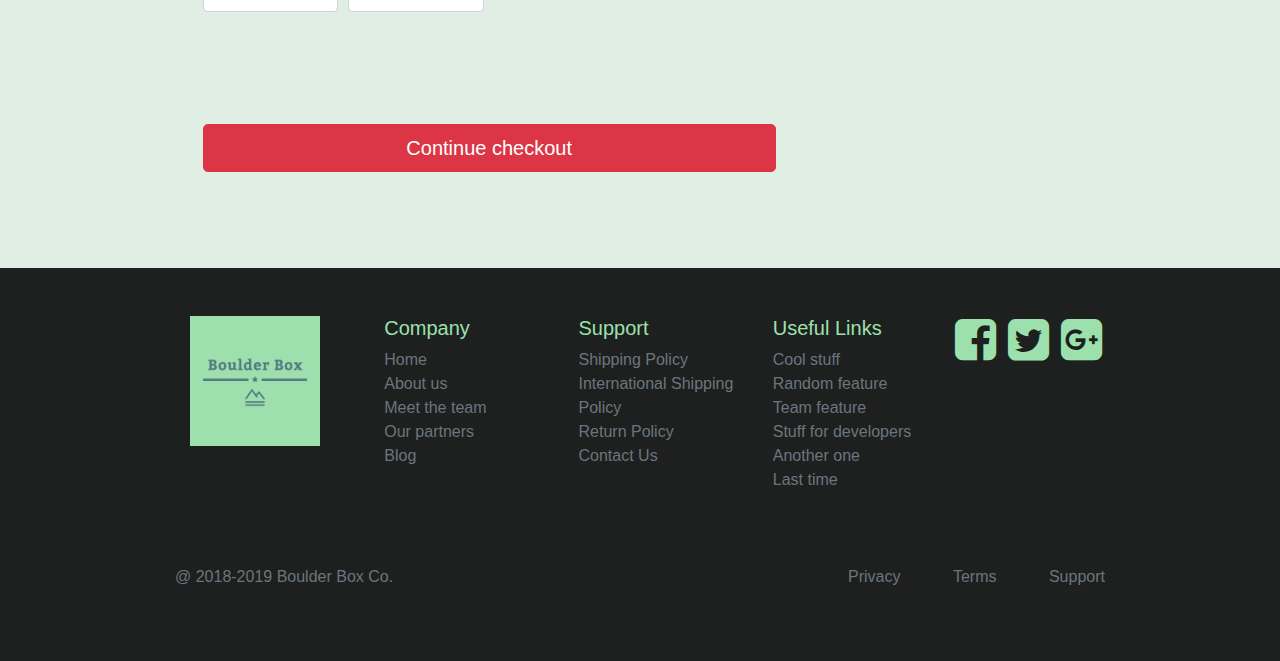
==== commit 6f715dc5: "fix checkout a bit" ====
--- a/checkout.html
+++ b/checkout.html
@@ -18,12 +18,12 @@
 <body>
     <header class="container-fluid mx-my-auto pt-pb-0 header-checkout">
         <div class="container text-center mt-0, pb-5 d-flex flex-column align-items-center justify-content-start">
-            <img class="mb-5 main-logo" src="img/logo/logo.png" alt="Boulder-Box-Logo" />
-            <h1 class="display-4 mb-5 text-danger font-weight-normal text-center">
+            <img class="mb-5 main-logo shadow p-3" src="img/logo/logo.png" alt="Boulder-Box-Logo" />
+            <h1 class="display-4 mb-4 font-weight-bold text-center checkout-title">
                 Checkout
             </h1>
-            <p class="lead text-center" style="width:100%;">
-                Don't be hesitate, don't look at the price!
+            <p class="lead text-center">
+                Don't be hesitate and don't look at the price!
             </p>
         </div>
     </header>
@@ -177,7 +177,7 @@
                     </form>
                 </div>
                 <div class="col-sm-4">
-                    <div class="row-md  d-flex mb-5">
+                    <div class="row-md d-flex mb-5">
                         <div class="col-8 d-flex align-items-center">
                             <strong>Your cart</strong>
                         </div>
--- a/css/style.css
+++ b/css/style.css
@@ -1,49 +1,348 @@
+body {
+  background-color: #e0eee3;
+}
+
+/* footer + checkout */
 .social-af > i {
-    color:#9ce1ad;
+  color: #9ce1ad;
 }
 
 .header-checkout {
-    height:auto;
-    margin-bottom: 3rem;
+  background-color: #e0eee3;
+  height: auto;
+  margin-bottom: 3rem;
+}
+
+.header-checkout > p {
+  font-size: 3rem;
+  width: 100%;
+}
+
+.checkout-title {
+  color: rgb(126, 14, 23) !important;
 }
 
 .main-logo {
-    width: 15rem;
-    background-color: #9ce1ad;
-    padding-top:5rem;
+  width: 15rem;
+  background-color: #9ce1ad;
+  padding-top: 5rem;
 }
 
 .social-btn > i:hover {
-    transform: scale(1.3); 
-}
-
-.social-af :nth-child(1){
-    margin-right:10%;
-}
-
-.social-af :nth-child(2){
-    margin-right:10%;
-}
-
-footer{
- padding-left:10rem;
- padding-right:10rem;
+  transform: scale(1.3);
+}
+
+.social-af :nth-child(1) {
+  margin-right: 10%;
+}
+
+.social-af :nth-child(2) {
+  margin-right: 10%;
+}
+
+footer {
+  padding-left: 10rem;
+  padding-right: 10rem;
 }
 
 .footer-h5 {
-    color:#9ce1ad;
+  color: #9ce1ad;
 }
 
 a:hover {
-    text-decoration: none;
-    color: #649971 !important;
+  text-decoration: none;
+  color: #649971 !important;
 }
 
 a {
-    text-decoration:none;
-    color: #9ce1ad;
+  text-decoration: none;
+  color: #9ce1ad;
 }
 
 footer {
-    background-color: #1e201f;
+  background-color: #1e201f;
+}
+
+/* Below How it Works CSS */
+#how-it-works > .row {
+  background-color: #9de0ad;
+  margin: 20px;
+  margin-bottom: 20px;
+  margin-top: 20px;
+  min-height: 300px;
+}
+
+.how-img {
+  display: flex;
+  text-align: center;
+  justify-content: center;
+}
+
+.how-img > i {
+  display: flex;
+  align-items: center;
+  justify-content: center;
+  margin: 10px;
+}
+
+.far {
+  font-size: 100px;
+}
+
+.fas {
+  font-size: 100px;
+}
+
+#how-it-works {
+  padding-bottom: 5rem;
+  background-color: #9de0ad;
+}
+#how-it-works > h1 {
+  text-align: center;
+  color: #9de0ad;
+  padding-top: 5rem;
+  padding-bottom: 5rem;
+  background-color: white;
+}
+
+.mbr-iconfont {
+  font-size: 4.5rem !important;
+  color: #944a50;
+  margin: 1rem;
+  padding-right: 1rem;
+}
+
+h2 {
+  color: red;
+  margin-top: 0.5rem;
+  margin-bottom: 0.5rem;
+  text-align: center;
+}
+
+h3 {
+  color: black;
+}
+
+h4 {
+  color: black;
+}
+
+.display-5 {
+  font-family: "Source Sans Pro", sans-serif;
+  font-size: 1.4rem;
+}
+
+p {
+  padding-top: 0.5rem;
+  padding-bottom: 0.5rem;
+  line-height: 25px;
+}
+.display-6 {
+  font-family: "Source Sans Pro", sans-serif;
+  font-size: 1re;
+}
+
+/* Below As Seen On CSS  */
+
+#as-seen-on > h1 {
+  text-align: center;
+  color: #9de0ad;
+  padding-top: 5rem;
+  padding-bottom: 5rem;
+  background-color: white;
+}
+
+.news-logo {
+  display: flex;
+  background: #9de0ad;
+  align-content: center;
+  justify-content: center;
+}
+.news-logo > img {
+  display: flex;
+  align-content: center;
+  justify-content: center;
+  max-height: 200px;
+  margin: 10px;
+}
+
+.as-seen-on {
+  background: #9de0ad;
+
+  margin-right: 0;
+  margin-left: 0;
+  padding: 0;
+}
+
+.row {
+  align-items: center;
+}
+
+/* nav-bar + header */
+
+header {
+  position: relative;
+  background-color: black;
+  height: 90vh;
+  min-height: 25rem;
+  width: 100%;
+  overflow: hidden;
+}
+
+nav {
+  font-family: "Roboto", sans-serif;
+}
+
+.navbar-inner {
+  background: transparent;
+}
+
+header video {
+  position: absolute;
+  top: 50%;
+  left: 50%;
+  min-width: 100%;
+  min-height: 100%;
+  width: auto;
+  height: auto;
+  z-index: 0;
+  -ms-transform: translateX(-50%) translateY(-50%);
+  -moz-transform: translateX(-50%) translateY(-50%);
+  -webkit-transform: translateX(-50%) translateY(-50%);
+  transform: translateX(-50%) translateY(-50%);
+}
+
+header .container {
+  position: relative;
+  z-index: 2;
+}
+
+header .overlay {
+  position: absolute;
+  top: 0;
+  left: 0;
+  height: 100%;
+  width: 100%;
+  background-color: black;
+  opacity: 0.5;
+  z-index: 1;
+}
+
+@media (pointer: coarse) and (hover: none) {
+  header {
+    background: url("https://source.unsplash.com/XT5OInaElMw/1600x900") black
+      no-repeat center center scroll;
+  }
+  header video {
+    display: none;
+  }
+}
+
+.meanful-button {
+  font-size: 24px;
+  background: transparent;
+  border: none;
+  color: white;
+  margin-top: 10vh;
+  padding: 5%;
+  text-align: center;
+  text-decoration: none;
+  transition-duration: 0.5s;
+}
+
+.meanful-button:hover {
+  box-sizing: border-box;
+  display: inline-block;
+  position: relative;
+  font-size: 24px;
+  background: transparent;
+  border: none;
+  color: white;
+  margin-top: 10vh;
+  padding: 5%;
+  text-align: center;
+  text-decoration: none;
+  border: 10px;
+  border-color: white;
+  border-width: 10px;
+  border-style: double;
+}
+
+.navbar-toggler {
+  color: #547980 !important;
+  margin-right: 65px;
+}
+
+.nav-custom-left {
+  color: #547980 !important;
+  margin-left: 35px;
+  margin-right: 35px;
+}
+
+@media (min-width: 992px) {
+  .animate {
+    animation-duration: 0.3s;
+    -webkit-animation-duration: 0.3s;
+    animation-fill-mode: both;
+    -webkit-animation-fill-mode: both;
+    left: -45% !important;
+    right: auto !important;
+    text-align: center !important;
+  }
+}
+
+@keyframes slideIn {
+  0% {
+    transform: translateY(1rem);
+    opacity: 0;
+  }
+  100% {
+    transform: translateY(0rem);
+    opacity: 1;
+  }
+  0% {
+    transform: translateY(1rem);
+    opacity: 0;
+  }
+}
+
+@-webkit-keyframes slideIn {
+  0% {
+    -webkit-transform: transform;
+    -webkit-opacity: 0;
+  }
+  100% {
+    -webkit-transform: translateY(0);
+    -webkit-opacity: 1;
+  }
+  0% {
+    -webkit-transform: translateY(1rem);
+    -webkit-opacity: 0;
+  }
+}
+
+.slideIn {
+  -webkit-animation-name: slideIn;
+  animation-name: slideIn;
+}
+
+.custom-button-navbar {
+  padding: 10px;
+  position: relative;
+  color: #547980 !important;
+  box-sizing: border-box !important;
+  border-width: 0px !important;
+  border-style: solid !important;
+  border-color: #547980 !important;
+  transition-duration: 0.2s;
+}
+
+.custom-button-navbar:hover {
+  padding: 14px;
+  border-width: 1px !important;
+}
+
+.custom-button-navbar:active {
+  padding: 16px;
+  border-width: 1px !important;
 }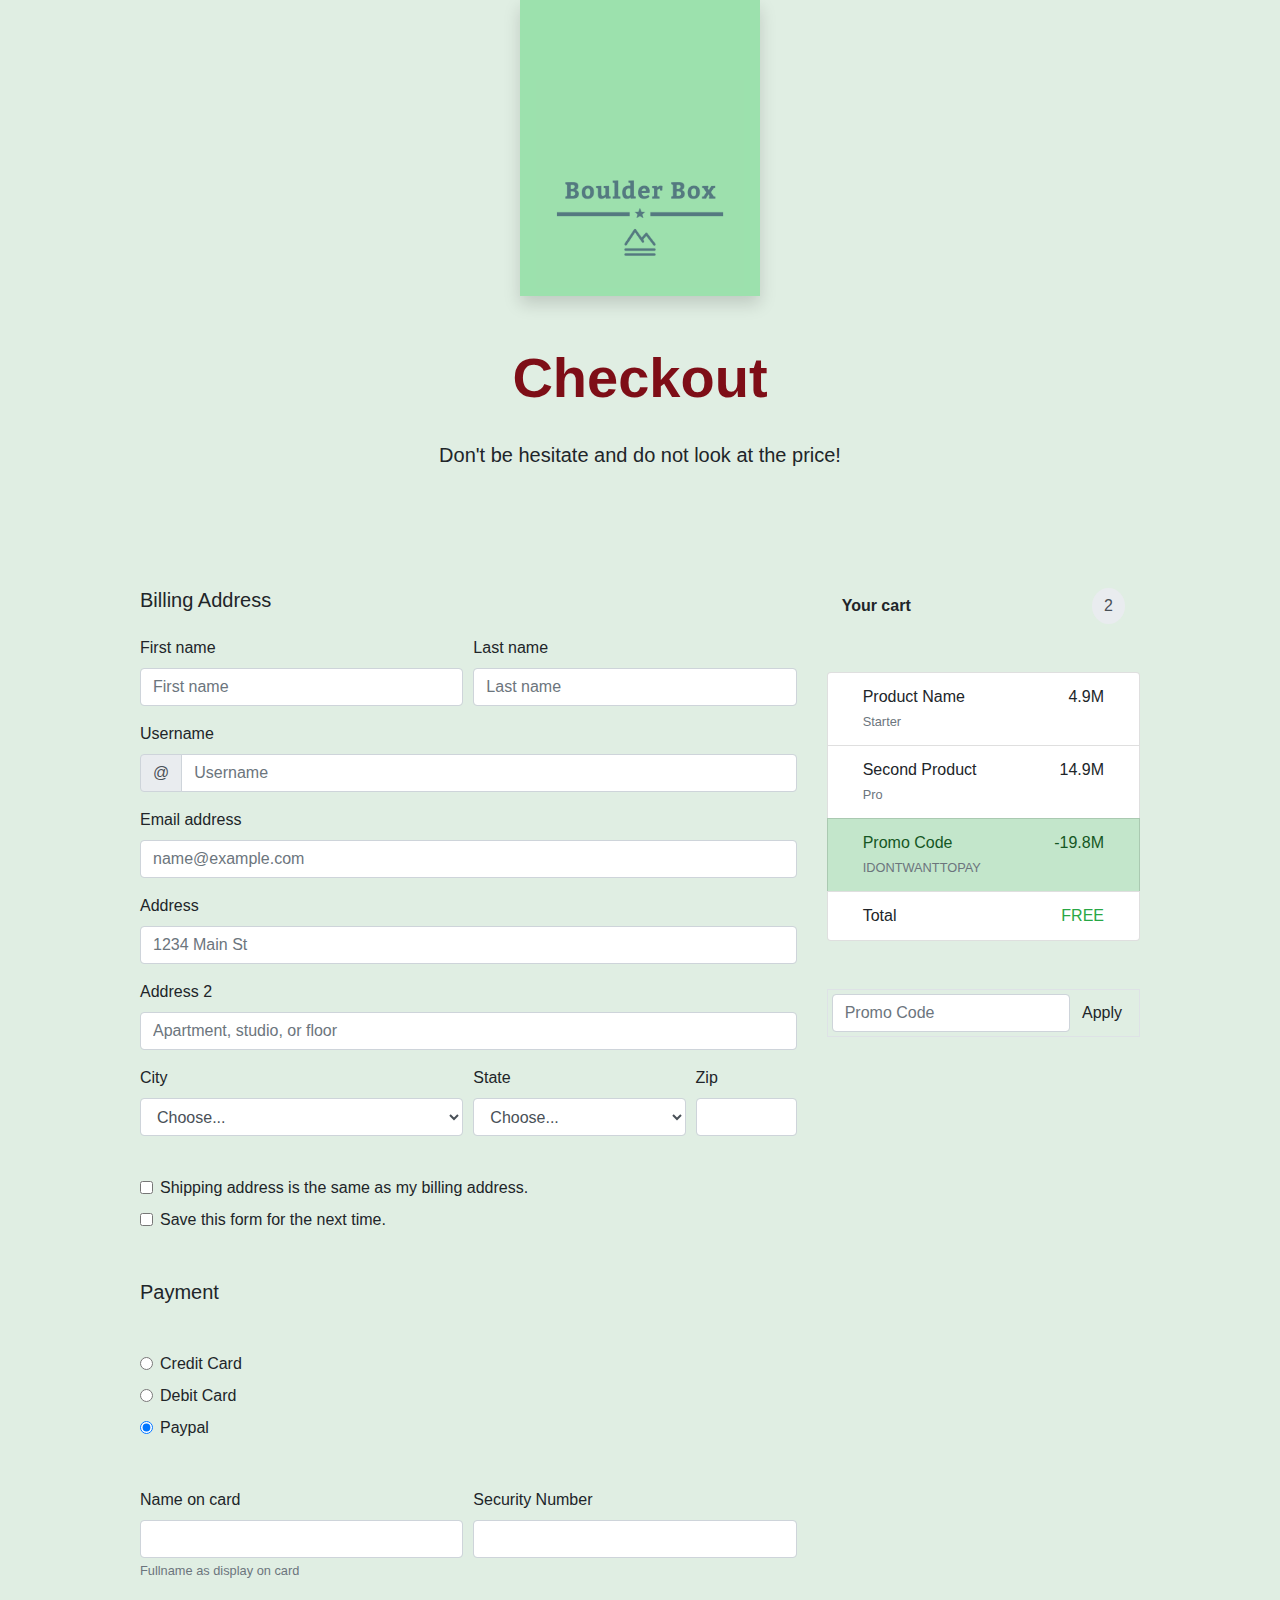
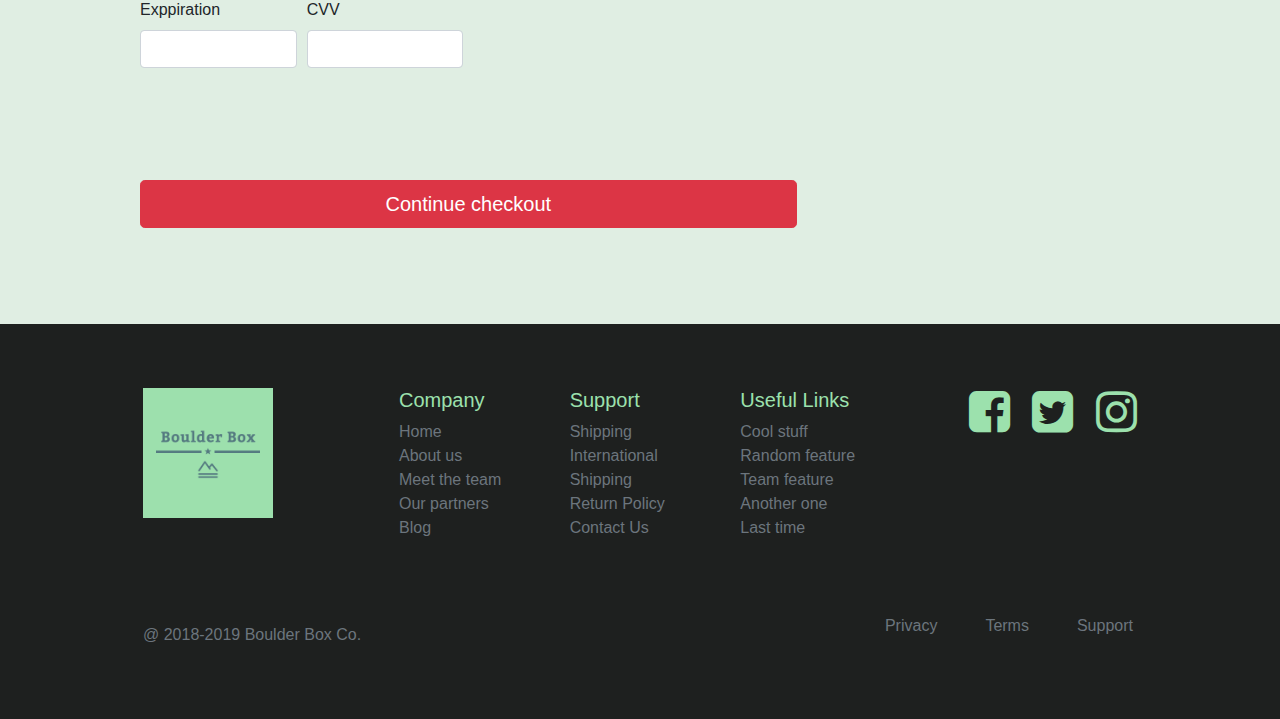
==== commit 9b77c404: "fixed some links and perfected the footer" ====
--- a/checkout.html
+++ b/checkout.html
@@ -16,21 +16,21 @@
 </head>
 
 <body>
-    <header class="container-fluid mx-my-auto pt-pb-0 header-checkout">
+    <section class="container-fluid mx-my-auto pt-pb-0 checkout-header">
         <div class="container text-center mt-0, pb-5 d-flex flex-column align-items-center justify-content-start">
-            <img class="mb-5 main-logo shadow p-3" src="img/logo/logo.png" alt="Boulder-Box-Logo" />
+            <img class="mb-5 main-logo shadow" src="img/logo/logo_bottom.png" alt="Boulder-Box-Logo" />
             <h1 class="display-4 mb-4 font-weight-bold text-center checkout-title">
                 Checkout
             </h1>
             <p class="lead text-center">
-                Don't be hesitate and don't look at the price!
+                Don't be hesitate and do not look at the price!
             </p>
         </div>
-    </header>
+    </section>
 
     <section class="container-fluid mt-0 pt-0">
-        <div class="container-fluid checkout-main-section" style="padding:0 15%;">
-            <div class="row">
+        <div class="container-fluid checkout-main-section">
+            <div class="row d-flex align-items-start">
                 <div class="col-sm-8">
                     <h5 class="mb-4">Billing Address</h5>
                     <form>
@@ -182,7 +182,7 @@
                             <strong>Your cart</strong>
                         </div>
                         <div class="col-4 d-flex justify-content-end">
-                            <span class="input-group-text border-0 rounded-circle">3</span>
+                            <span class="input-group-text border-0 rounded-circle">2</span>
                         </div>
                     </div>
                     <div class="row-md my-5">
@@ -231,7 +231,7 @@
                                     <div class="col-sm-8">
                                         Total
                                     </div>
-                                    <div class="col-sm-4 d-flex justify-content-end">
+                                    <div class="col-sm-4 d-flex justify-content-end text-success">
                                         FREE
                                     </div>
                                 </div>
@@ -240,11 +240,11 @@
                     </div>
                     <div class="row-md mt-5">
                         <div class="input-group border p-1 d-flex flex-nowrap">
-                            <div class="input-group-prepend mx-0 px-0">
+                            <div class="input-group-prepend mx-0 px-0 w-100">
                                 <input type="text" class="form-control" aria-label="Promocode" placeholder="Promo Code">
                             </div>
                             <div class="input-group-append">
-                                <button class="btn btn-outline-secondary" type="button"
+                                <button class="btn active" type="button"
                                     id="inputGroupFileAddon03">Apply</button>
                             </div>
                         </div>
@@ -260,74 +260,73 @@
         </div>
     </section>
 
-    <footer class="footer d-flex justify-content-center">
+    <footer class="footer pt-3 d-flex justify-content-center">
         <div class="container-fluid pt-5 mb-5">
-            <div class="row-md-12 d-flex justify-content-md-between mb-3">
-                <div class="col-12 col-md">
-                    <img class="mb-2" src="img/logo/logo.png" alt="" width="130" height="auto" />
-                </div>
-                <div class="col-6 col-md">
+            <div class="row mb-3">
+                <div class="col-12 col-sm-6 col-md-3 col-lg-3">
+                    <img class="mb-5" src="img/logo/logo.png" alt="" width="130" height="auto" />
+                </div>
+                <div class="col-6 col-sm-4 col-md-3 col-lg-2">
                     <h5 class="footer-h5">Company</h5>
                     <ul class="list-unstyled text-small">
-                        <li><a class="text-muted" href="index.html">Home</a></li>
-                        <li><a class="text-muted" ∏href="#">About us</a></li>
-                        <li><a class="text-muted" href="#">Meet the team</a></li>
-                        <li><a class="text-muted" href="#">Our partners</a></li>
+                        <li><a class="text-muted" href="index.html/#navbar">Home</a></li>
+                        <li><a class="text-muted" href="index.html/#how-it-works">About us</a></li>
+                        <li><a class="text-muted" href="meettheteam.html">Meet the team</a></li>
+                        <li><a class="text-muted" href="#as-seen-on">Our partners</a></li>
                         <li><a class="text-muted" href="#">Blog</a></li>
                     </ul>
                 </div>
-                <div class="col-6 col-md">
+                <div class="col-6 col-sm-6 col-md-3 col-lg-2">
                     <h5 class="footer-h5">Support</h5>
                     <ul class="list-unstyled text-small">
-                        <li><a class="text-muted" href="#">Shipping Policy</a></li>
+                        <li><a class="text-muted" href="#">Shipping</a></li>
                         <li>
-                            <a class="text-muted" href="#">International Shipping Policy</a>
+                            <a class="text-muted" href="#">International Shipping</a>
                         </li>
                         <li><a class="text-muted" href="#">Return Policy</a></li>
                         <li><a class="text-muted" href="#">Contact Us</a></li>
                     </ul>
                 </div>
-                <div class="col-6 col-md">
+                <div class="col-6 col-sm-6 col-md-3 col-lg-2">
                     <h5 class="footer-h5">Useful Links</h5>
                     <ul class="list-unstyled text-small">
                         <li><a class="text-muted" href="#">Cool stuff</a></li>
                         <li><a class="text-muted" href="#">Random feature</a></li>
                         <li><a class="text-muted" href="#">Team feature</a></li>
-                        <li><a class="text-muted" href="#">Stuff for developers</a></li>
                         <li><a class="text-muted" href="#">Another one</a></li>
                         <li><a class="text-muted" href="#">Last time</a></li>
                     </ul>
                 </div>
 
-                <div class="col-6 col-md-auto d-flex justify-content-center social-af">
-                    <a class="social-btn" href="#">
+                <div class="col-6 col-sm-6 col-md-6 col-lg-3 d-flex justify-content-lg-end justify-content-md-around social-af">
+                    <a class="social-btn" href="https://www.facebook.com">
                         <i class="fa fa-facebook-square fa-3x" aria-hidden="true"></i>
                     </a>
-                    <a class="social-btn" href="#">
+                    <a class="social-btn" href="https://www.twitter.com">
                         <i class="fa fa-twitter-square fa-3x" aria-hidden="true"></i>
                     </a>
-                    <a class="social-btn" href="#">
-                        <i class="fa fa-google-plus-square fa-3x" aria-hidden="true"></i>
+                    <a class="social-btn" href="https://www.instagram.com">
+                        <i class="fa fa-instagram fa-3x" aria-hidden="true"></i>
                     </a>
                 </div>
             </div>
 
             <div class="row mt-5">
-                <div class="col-lg-4 col-sm-12 text-muted">
+                <div class="col-11 col-md-5 col-lg-4 text-muted">
                     <p class="container-fluid text-left pl-0">
                         @ 2018-2019 Boulder Box Co.
                     </p>
                 </div>
-
-                <div class="col-lg-8 col-sm-12 text-muted text-md-right text-sm-center">
-                    <ul class="list-unstyled list-inline">
-                        <li class="list-inline-item mr-5">
+                <div class="col-1 col-sm-3 col-md-3 col-lg-5"></div>
+                <div class="col-12 col-md-4 col-lg-3 text-muted text-md-right text-sm-center">
+                    <ul class="list-unstyled list-inline d-flex flex-nowrap d-flex justify-content-md-end">
+                        <li class="list-inline-item mr-lg-5 mr-md-3 mr-sm-2">
                             <a class="text-muted" href="#">Privacy</a>
                         </li>
-                        <li class="list-inline-item mr-5">
+                        <li class="list-inline-item mr-lg-5 mr-md-3 mr-sm-2">
                             <a class="text-muted" href="#">Terms</a>
                         </li>
-                        <li class="list-inline-item mr-auto">
+                        <li class="list-inline-item mr-lg-1 mr-md-auto">
                             <a class="text-muted" href="#">Support</a>
                         </li>
                     </ul>
--- a/css/style.css
+++ b/css/style.css
@@ -7,15 +7,19 @@
   color: #9ce1ad;
 }
 
-.header-checkout {
+.checkout-header {
   background-color: #e0eee3;
   height: auto;
   margin-bottom: 3rem;
 }
 
-.header-checkout > p {
+.checkout-header > p {
   font-size: 3rem;
   width: 100%;
+}
+
+.checkout-main-section {
+  padding: 0 10%;
 }
 
 .checkout-title {
@@ -25,7 +29,7 @@
 .main-logo {
   width: 15rem;
   background-color: #9ce1ad;
-  padding-top: 5rem;
+  padding: 5rem 1rem .5rem 1rem;
 }
 
 .social-btn > i:hover {
@@ -40,9 +44,10 @@
   margin-right: 10%;
 }
 
-footer {
-  padding-left: 10rem;
-  padding-right: 10rem;
+.footer {
+  padding-left: 10%;
+  padding-right: 10%;
+  background-color: #1e201f;
 }
 
 .footer-h5 {
@@ -59,9 +64,9 @@
   color: #9ce1ad;
 }
 
-footer {
+/* .footer {
   background-color: #1e201f;
-}
+} */
 
 /* Below How it Works CSS */
 #how-it-works > .row {
@@ -174,9 +179,6 @@
   padding: 0;
 }
 
-.row {
-  align-items: center;
-}
 
 /* nav-bar + header */
 
@@ -345,4 +347,80 @@
 .custom-button-navbar:active {
   padding: 16px;
   border-width: 1px !important;
-}+}
+
+
+
+
+/* CSS for pricing  */
+
+section.pricing {
+    background: #9de0ad;
+    background: linear-gradient(to bottom, #9de0ad, white);
+  }
+  
+  .pricing .card {
+    border: none;
+    border-radius: 1rem;
+    transition: all 0.2s;
+    box-shadow: 0 0.5rem 1rem 0 rgba(0, 0, 0, 0.1);
+  }
+  
+  .pricing hr {
+    margin: 1.5rem 0;
+  }
+  
+  .pricing .card-title {
+    margin: 0.5rem 0;
+    font-size: 0.9rem;
+    letter-spacing: .1rem;
+    font-weight: bold;
+  }
+  
+  .pricing .card-price {
+    font-size: 3rem;
+    margin: 0;
+  }
+  
+  .pricing .card-price .period {
+    font-size: 0.8rem;
+  }
+  
+  .pricing ul li {
+    margin-bottom: 1rem;
+  }
+  
+  .pricing .text-muted {
+    opacity: 0.7;
+  }
+  
+  .pricing .btn {
+    font-size: 0.8rem;
+    border-radius: 5rem;
+    letter-spacing: .1rem;
+    font-weight: bold;
+    padding: 1rem;
+    opacity: 0.7;
+    transition: all 0.2s;
+  }
+
+  .mountain {
+      font-size: 1.2rem;
+  }
+  
+  /* Hover Effects on Card */
+  
+  @media (min-width: 992px) {
+    .pricing .card:hover {
+      margin-top: -.25rem;
+      margin-bottom: .25rem;
+      box-shadow: 0 0.5rem 1rem 0 rgba(0, 0, 0, 0.3);
+    }
+    .pricing .card:hover .btn {
+      opacity: 1;
+    }
+
+  /* Image CSS */
+  #product-image {
+    max-width: 5rem; 
+  }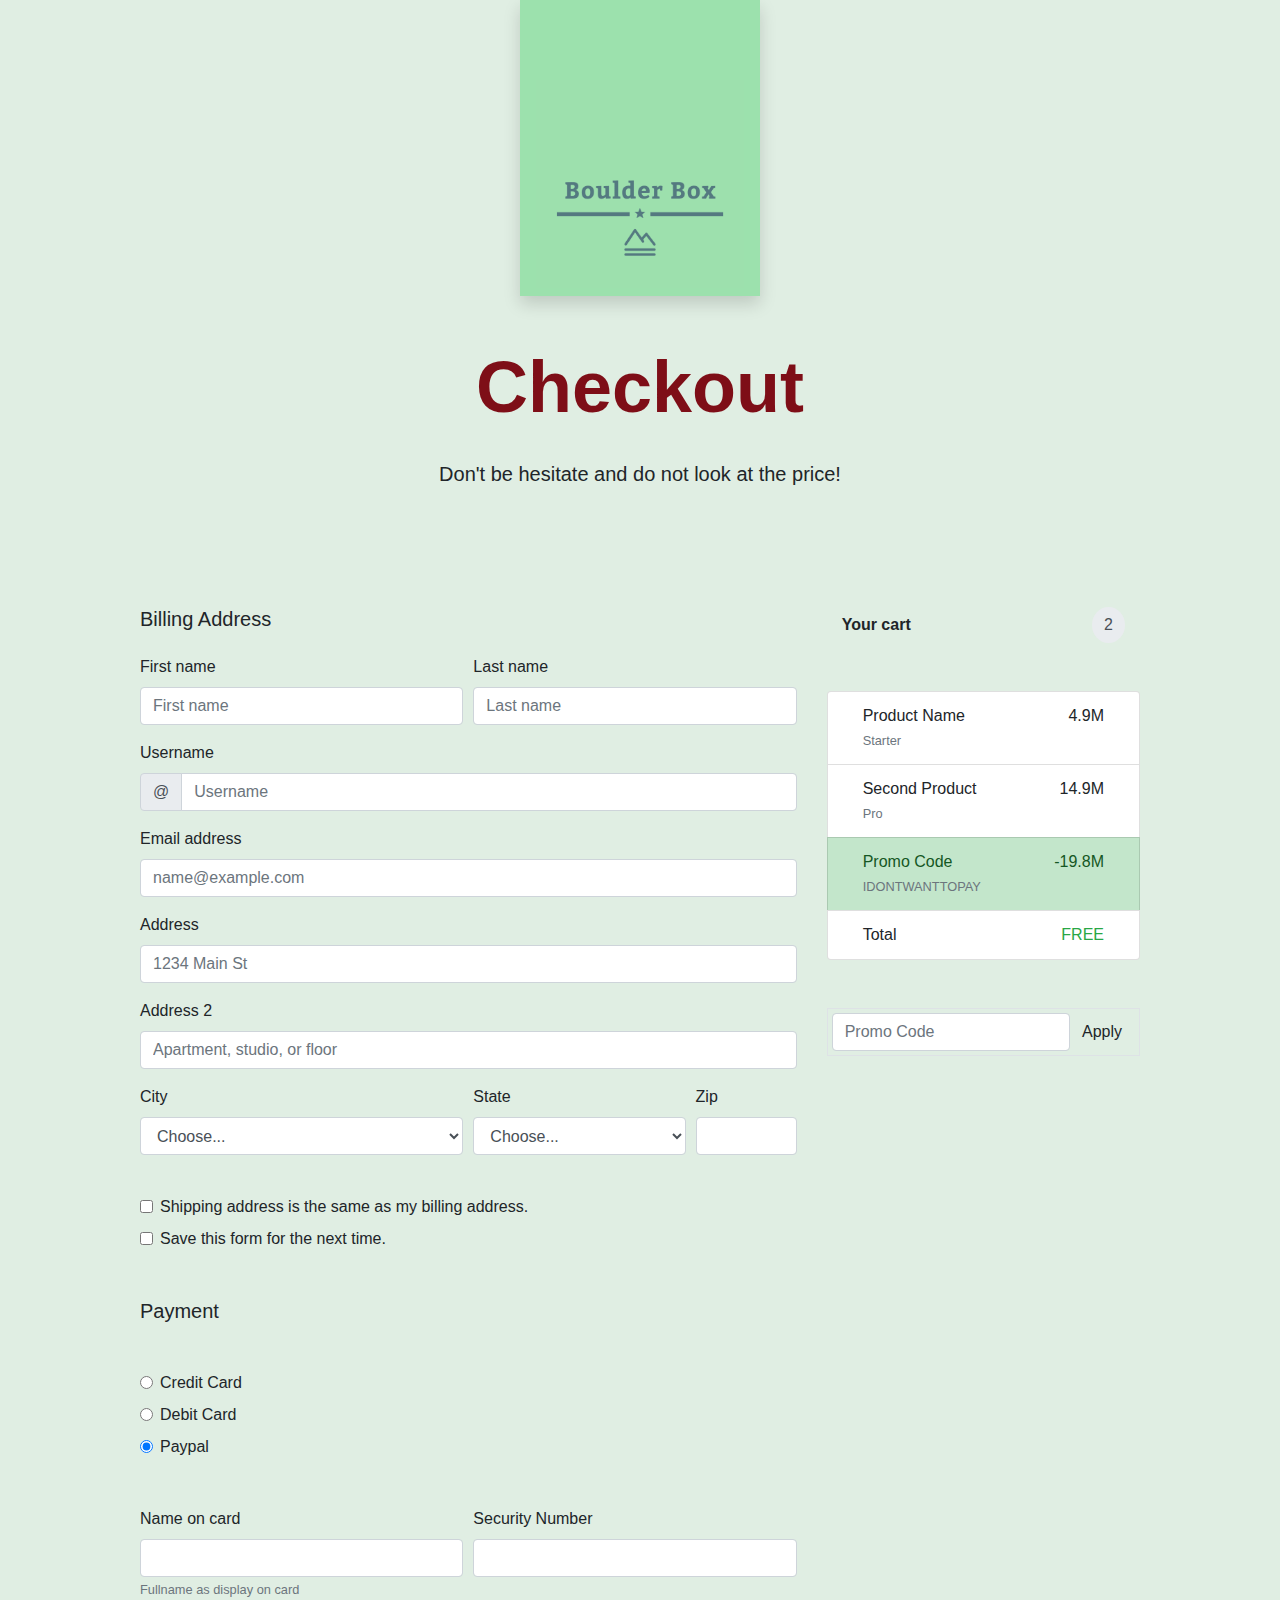
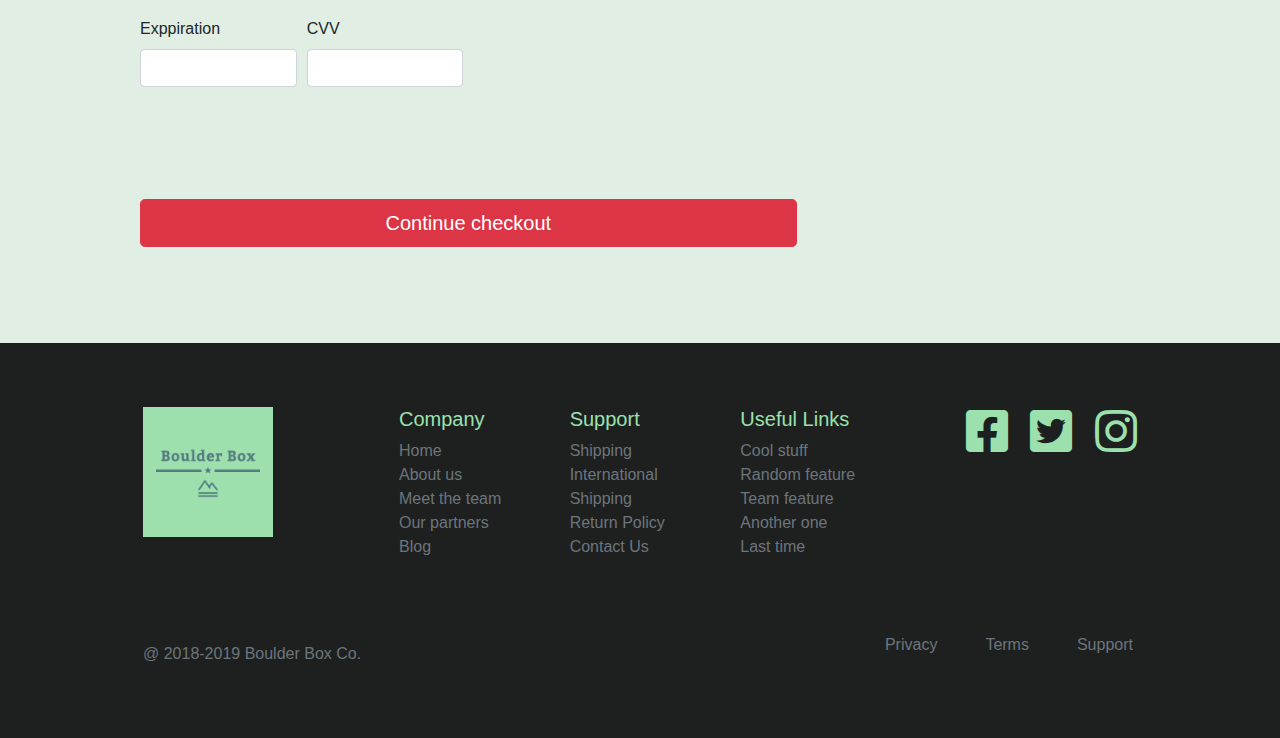
==== commit e257b6cf: "Fixed links again" ====
--- a/checkout.html
+++ b/checkout.html
@@ -10,19 +10,19 @@
     <link rel="shortcut icon" href="img/logo/favicon.png" type="image/x-icon">
     <link rel="stylesheet" href="https://stackpath.bootstrapcdn.com/bootstrap/4.3.1/css/bootstrap.min.css"
         integrity="sha384-ggOyR0iXCbMQv3Xipma34MD+dH/1fQ784/j6cY/iJTQUOhcWr7x9JvoRxT2MZw1T" crossorigin="anonymous">
-    <link rel="stylesheet" href="https://cdnjs.cloudflare.com/ajax/libs/font-awesome/4.7.0/css/font-awesome.min.css">
+    <link rel="stylesheet" href="https://cdnjs.cloudflare.com/ajax/libs/font-awesome/5.11.2/css/all.css">
     <link rel="stylesheet" href="css/style.css">
     <title>Boulder Box | Checkout</title>
 </head>
 
-<body>
+<body id="checkout-body">
     <section class="container-fluid mx-my-auto pt-pb-0 checkout-header">
         <div class="container text-center mt-0, pb-5 d-flex flex-column align-items-center justify-content-start">
             <img class="mb-5 main-logo shadow" src="img/logo/logo_bottom.png" alt="Boulder-Box-Logo" />
-            <h1 class="display-4 mb-4 font-weight-bold text-center checkout-title">
+            <h1 class="display-3 mb-4 font-weight-bold text-center checkout-title">
                 Checkout
             </h1>
-            <p class="lead text-center">
+            <p class="lead text-center" id="subtitle">
                 Don't be hesitate and do not look at the price!
             </p>
         </div>
@@ -269,7 +269,7 @@
                 <div class="col-6 col-sm-4 col-md-3 col-lg-2">
                     <h5 class="footer-h5">Company</h5>
                     <ul class="list-unstyled text-small">
-                        <li><a class="text-muted" href="index.html/#navbar">Home</a></li>
+                        <li><a class="text-muted" href="index.html">Home</a></li>
                         <li><a class="text-muted" href="index.html/#how-it-works">About us</a></li>
                         <li><a class="text-muted" href="meettheteam.html">Meet the team</a></li>
                         <li><a class="text-muted" href="#as-seen-on">Our partners</a></li>
@@ -300,13 +300,13 @@
 
                 <div class="col-6 col-sm-6 col-md-6 col-lg-3 d-flex justify-content-lg-end justify-content-md-around social-af">
                     <a class="social-btn" href="https://www.facebook.com">
-                        <i class="fa fa-facebook-square fa-3x" aria-hidden="true"></i>
+                        <i class="fab fa-facebook-square fa-3x" aria-hidden="true"></i>
                     </a>
                     <a class="social-btn" href="https://www.twitter.com">
-                        <i class="fa fa-twitter-square fa-3x" aria-hidden="true"></i>
+                        <i class="fab fa-twitter-square fa-3x" aria-hidden="true"></i>
                     </a>
                     <a class="social-btn" href="https://www.instagram.com">
-                        <i class="fa fa-instagram fa-3x" aria-hidden="true"></i>
+                        <i class="fab fa-instagram fa-3x" aria-hidden="true"></i>
                     </a>
                 </div>
             </div>
--- a/css/style.css
+++ b/css/style.css
@@ -1,10 +1,14 @@
 body {
-  background-color: #e0eee3;
+  background-color: #ffffff;
 }
 
 /* footer + checkout */
 .social-af > i {
   color: #9ce1ad;
+}
+
+#checkout-body {
+  background-color: #e0eee3;
 }
 
 .checkout-header {
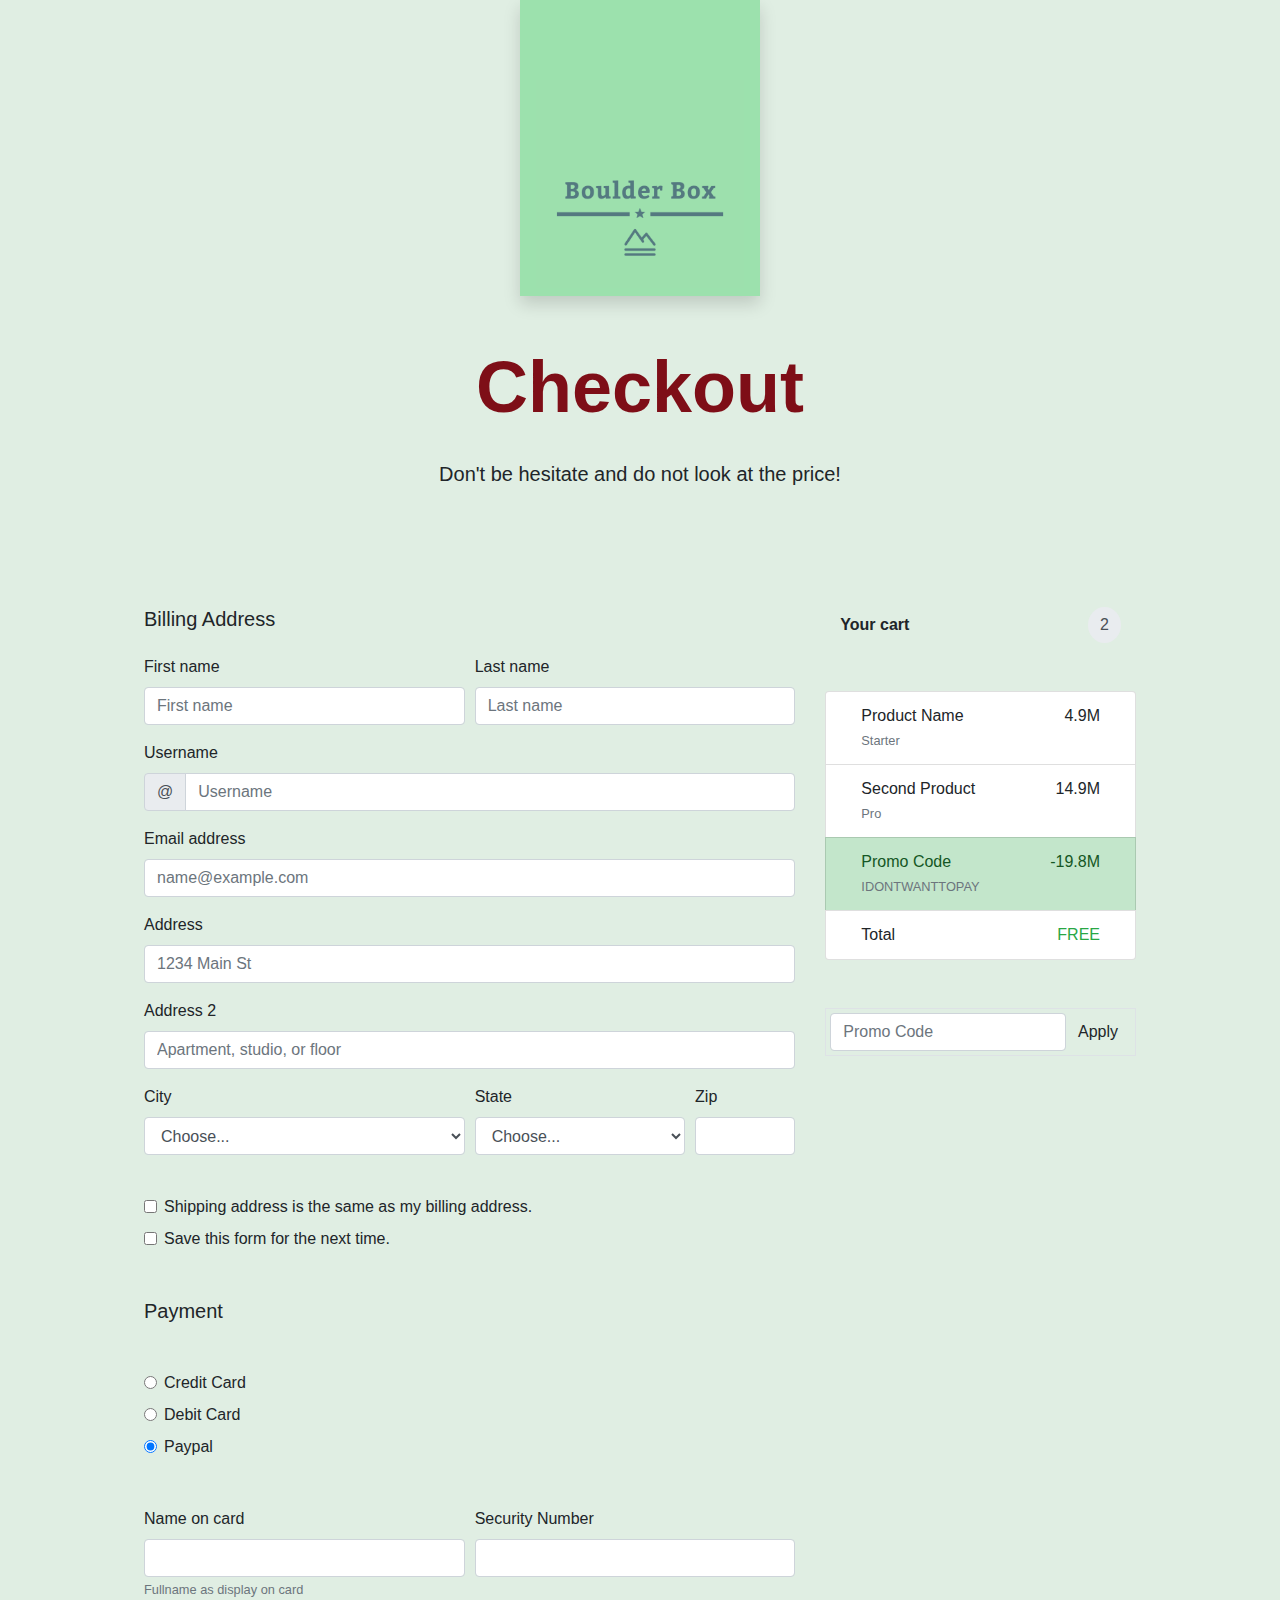
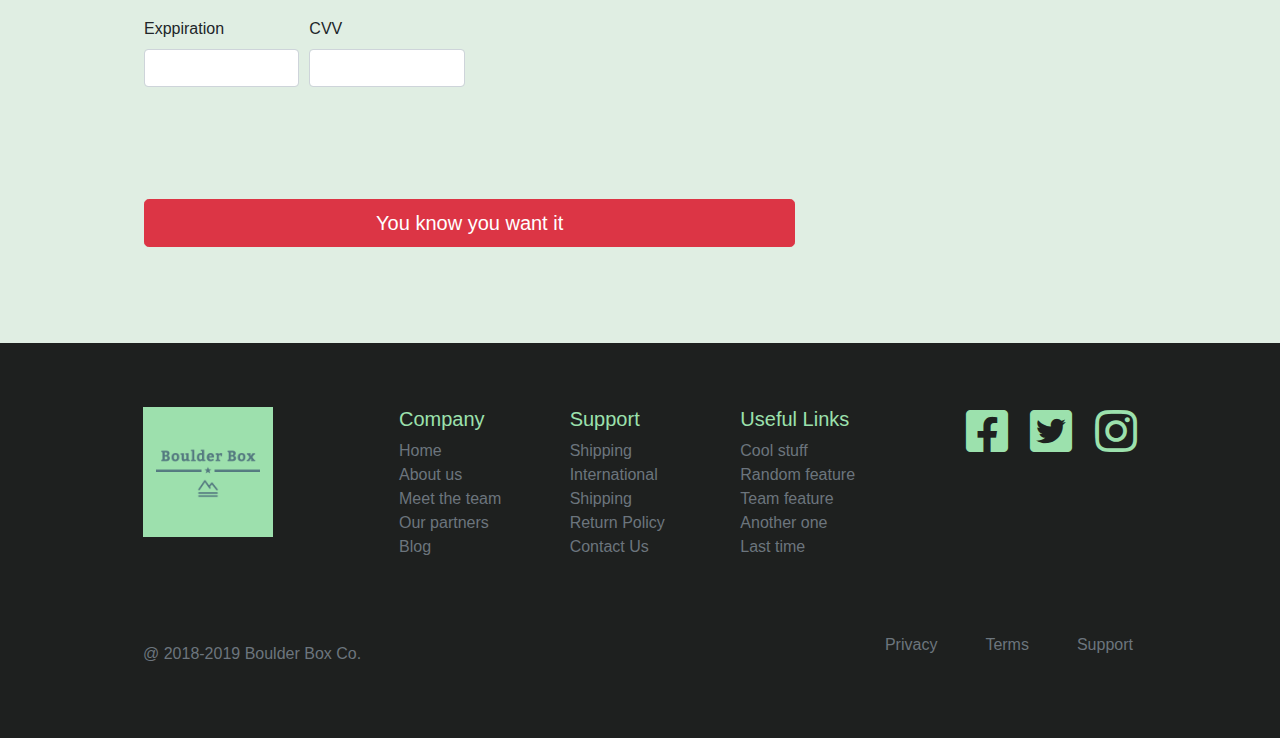
==== commit 3a15d5a4: "small change to checkout page" ====
--- a/checkout.html
+++ b/checkout.html
@@ -28,10 +28,10 @@
         </div>
     </section>
 
-    <section class="container-fluid mt-0 pt-0">
-        <div class="container-fluid checkout-main-section">
-            <div class="row d-flex align-items-start">
-                <div class="col-sm-8">
+    <section class="container-fluid mt-0 pt-0 px-md-3 px-lg-5">
+        <div class="container-fluid checkout-main-section px-5">
+            <div class="row d-flex align-items-start px-md-3 px-lg-5">
+                <div class="col-sm-12 col-md-8">
                     <h5 class="mb-4">Billing Address</h5>
                     <form>
                         <div class="form-row">
@@ -176,7 +176,7 @@
                         </div>
                     </form>
                 </div>
-                <div class="col-sm-4">
+                <div class="col-sm-12 col-md-4">
                     <div class="row-md d-flex mb-5">
                         <div class="col-8 d-flex align-items-center">
                             <strong>Your cart</strong>
@@ -251,9 +251,9 @@
                     </div>
                 </div>
             </div>
-            <div class="row my-5">
+            <div class="row my-5 px-md-3 px-lg-5">
                 <div class="col-lg-8">
-                    <button type="submit" class="btn btn-lg btn-danger btn-block mb-5">Continue checkout</button>
+                    <button type="submit" class="btn btn-lg btn-danger btn-block mb-5">You know you want it</button>
                 </div>
                 <div class="col-lg-4"></div>
             </div>
--- a/css/style.css
+++ b/css/style.css
@@ -20,10 +20,6 @@
 .checkout-header > p {
   font-size: 3rem;
   width: 100%;
-}
-
-.checkout-main-section {
-  padding: 0 10%;
 }
 
 .checkout-title {
@@ -148,7 +144,7 @@
 }
 .display-6 {
   font-family: "Source Sans Pro", sans-serif;
-  font-size: 1re;
+  font-size: 1rem;
 }
 
 /* Below As Seen On CSS  */
@@ -197,6 +193,11 @@
 
 nav {
   font-family: "Roboto", sans-serif;
+}
+
+#navbar {
+  border-width : .5rem !important;
+  border-color: #9ce1ad !important;
 }
 
 .navbar-inner {
